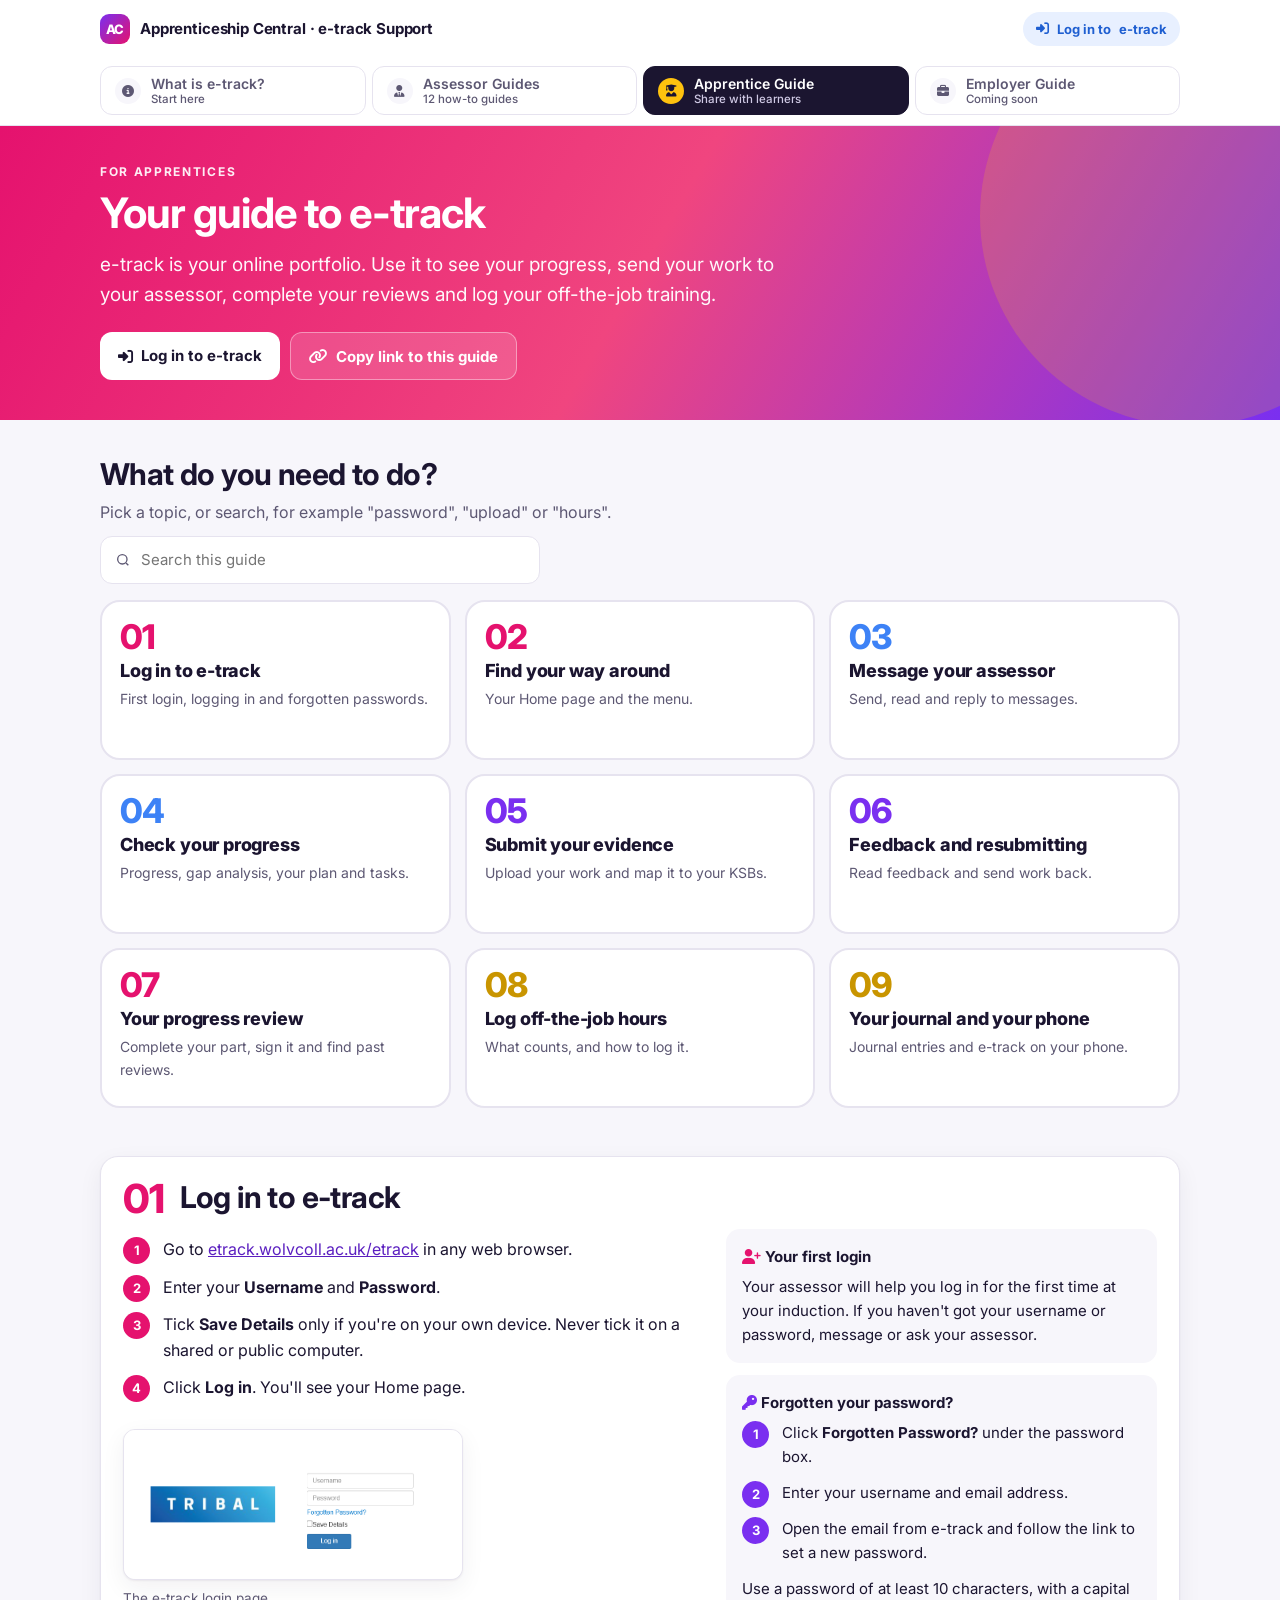
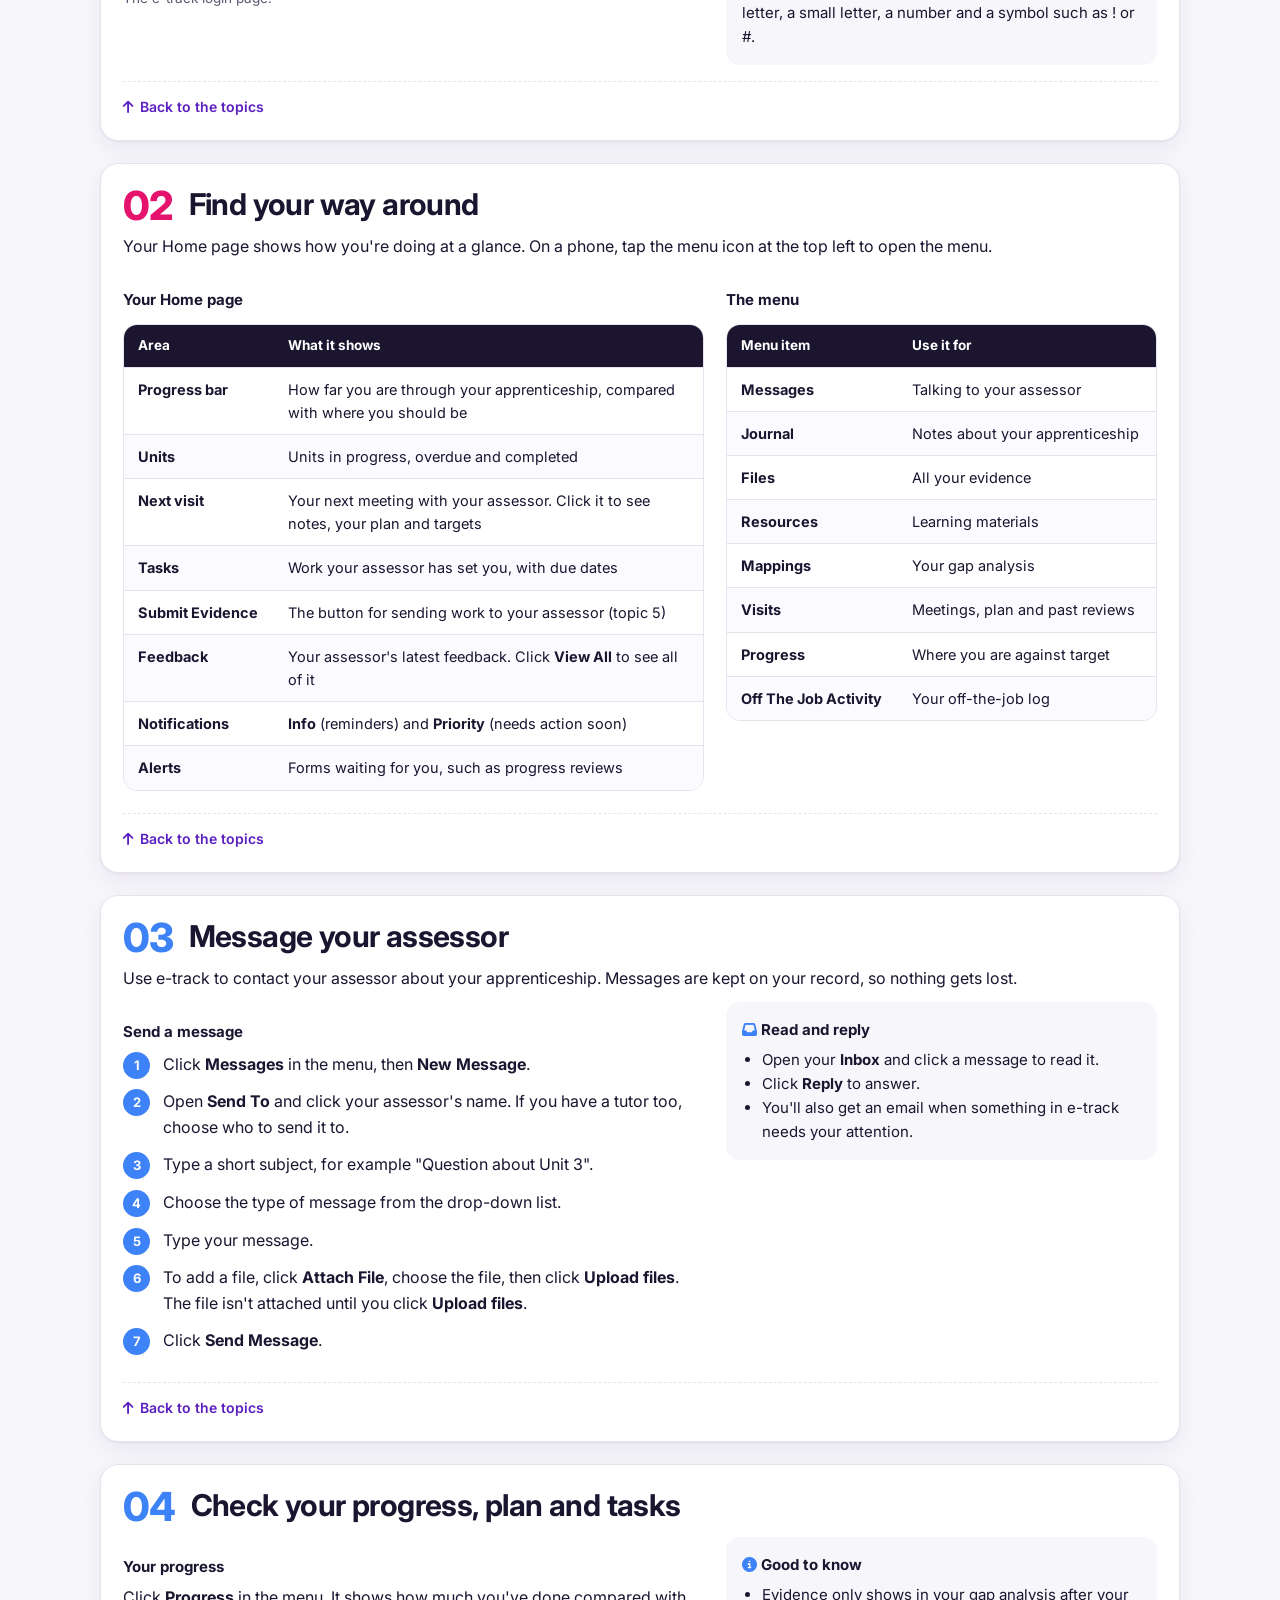
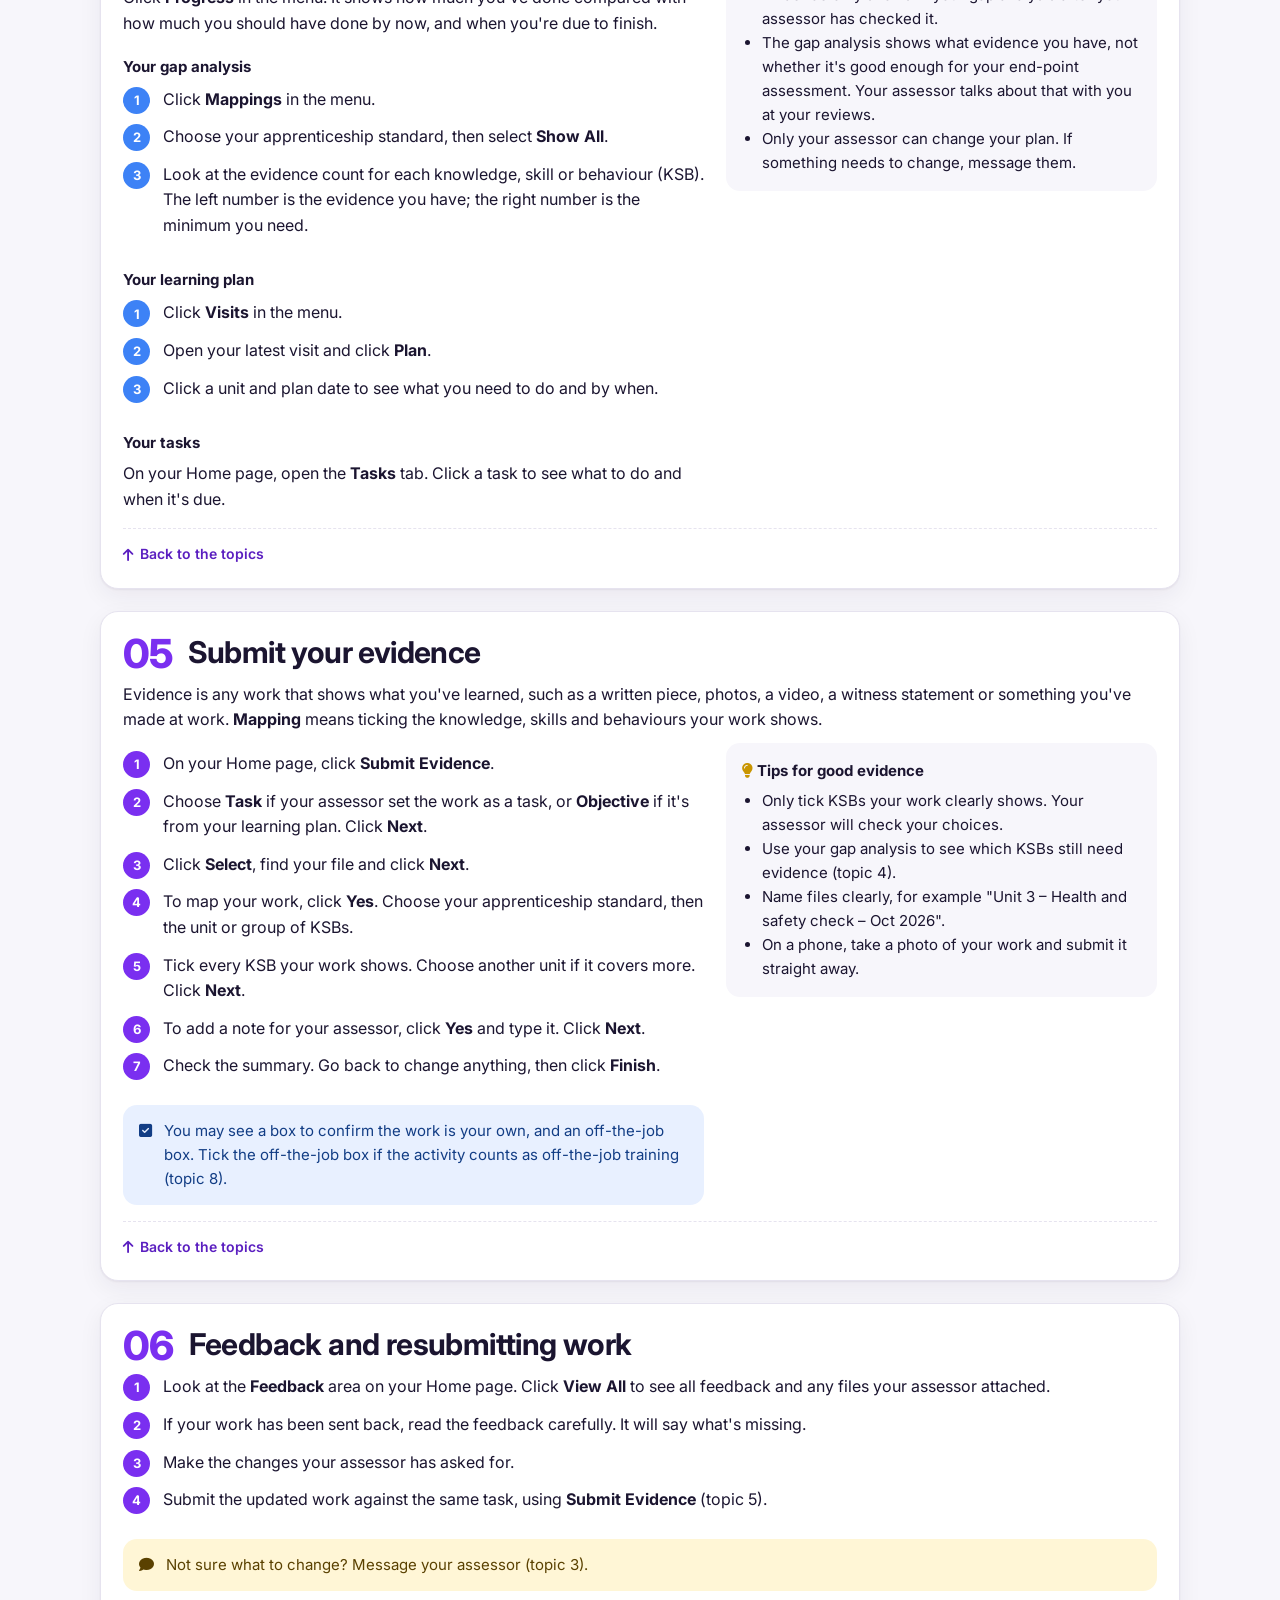
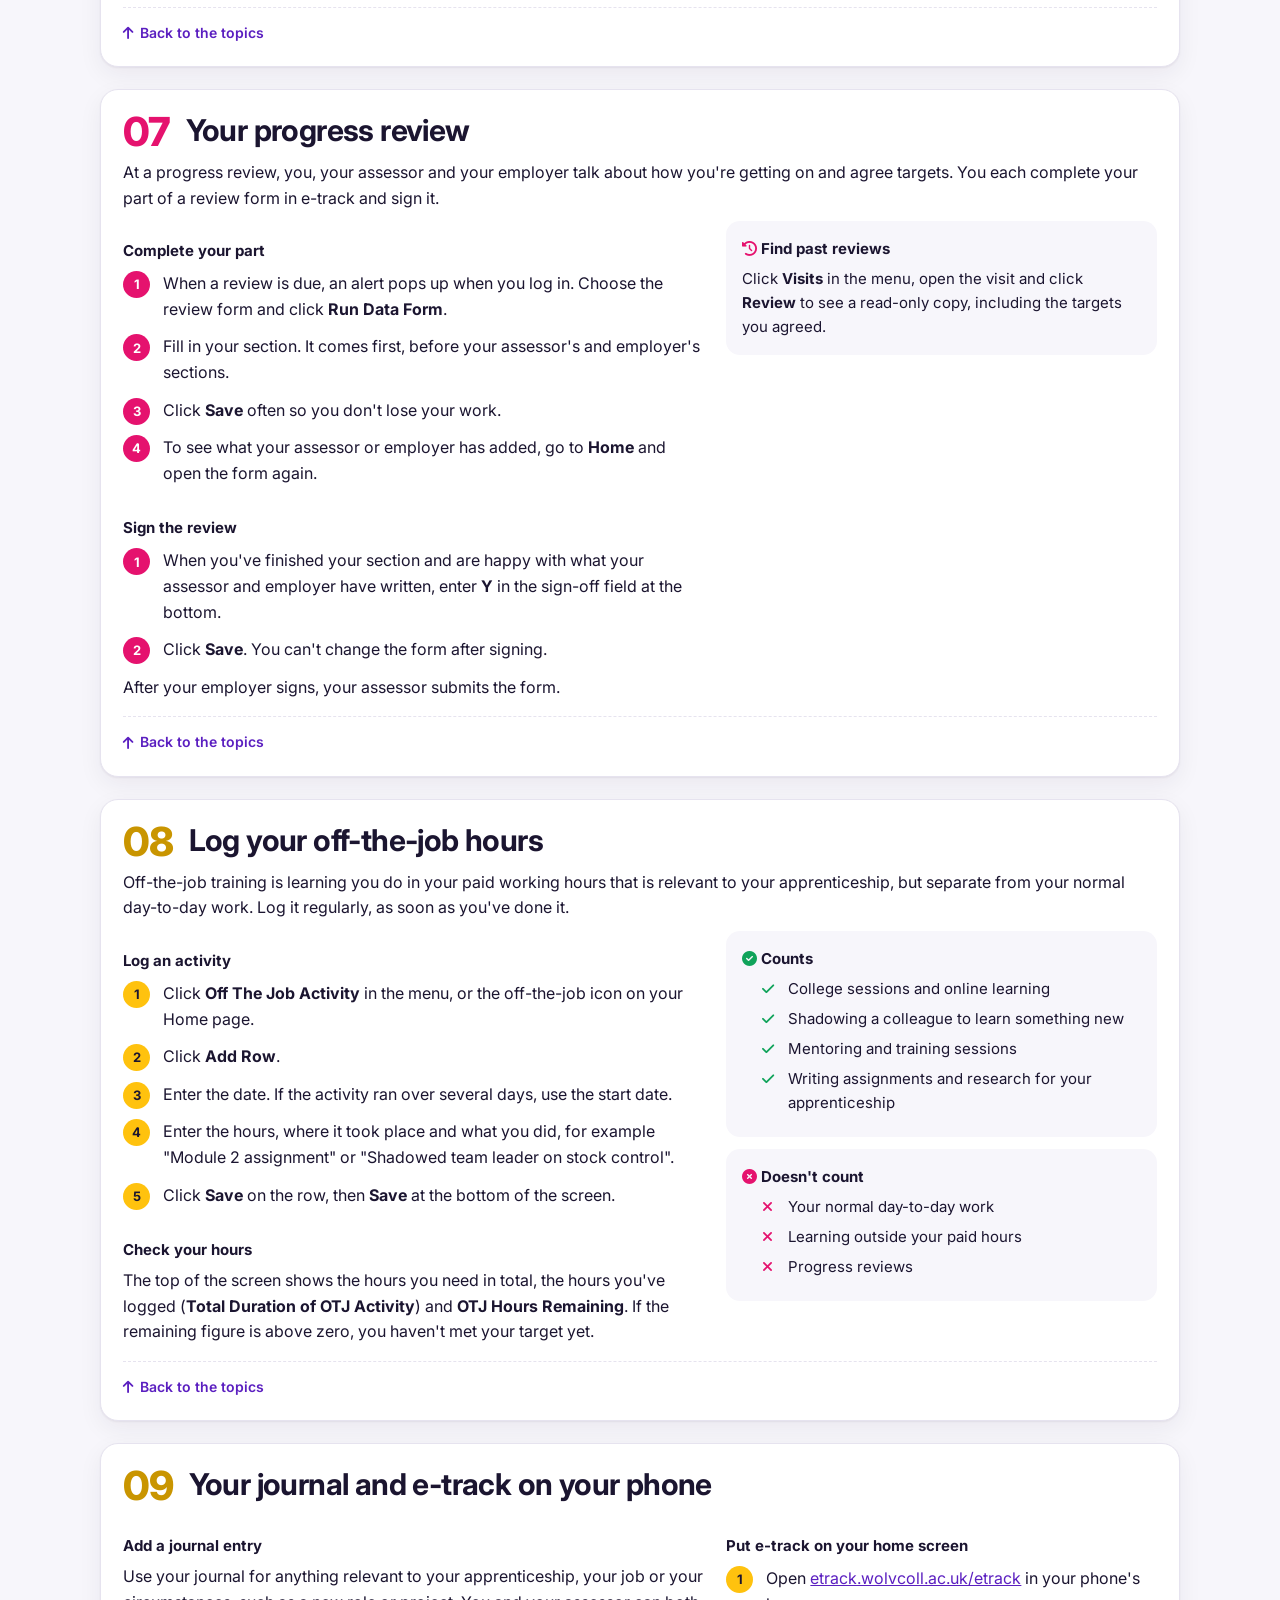
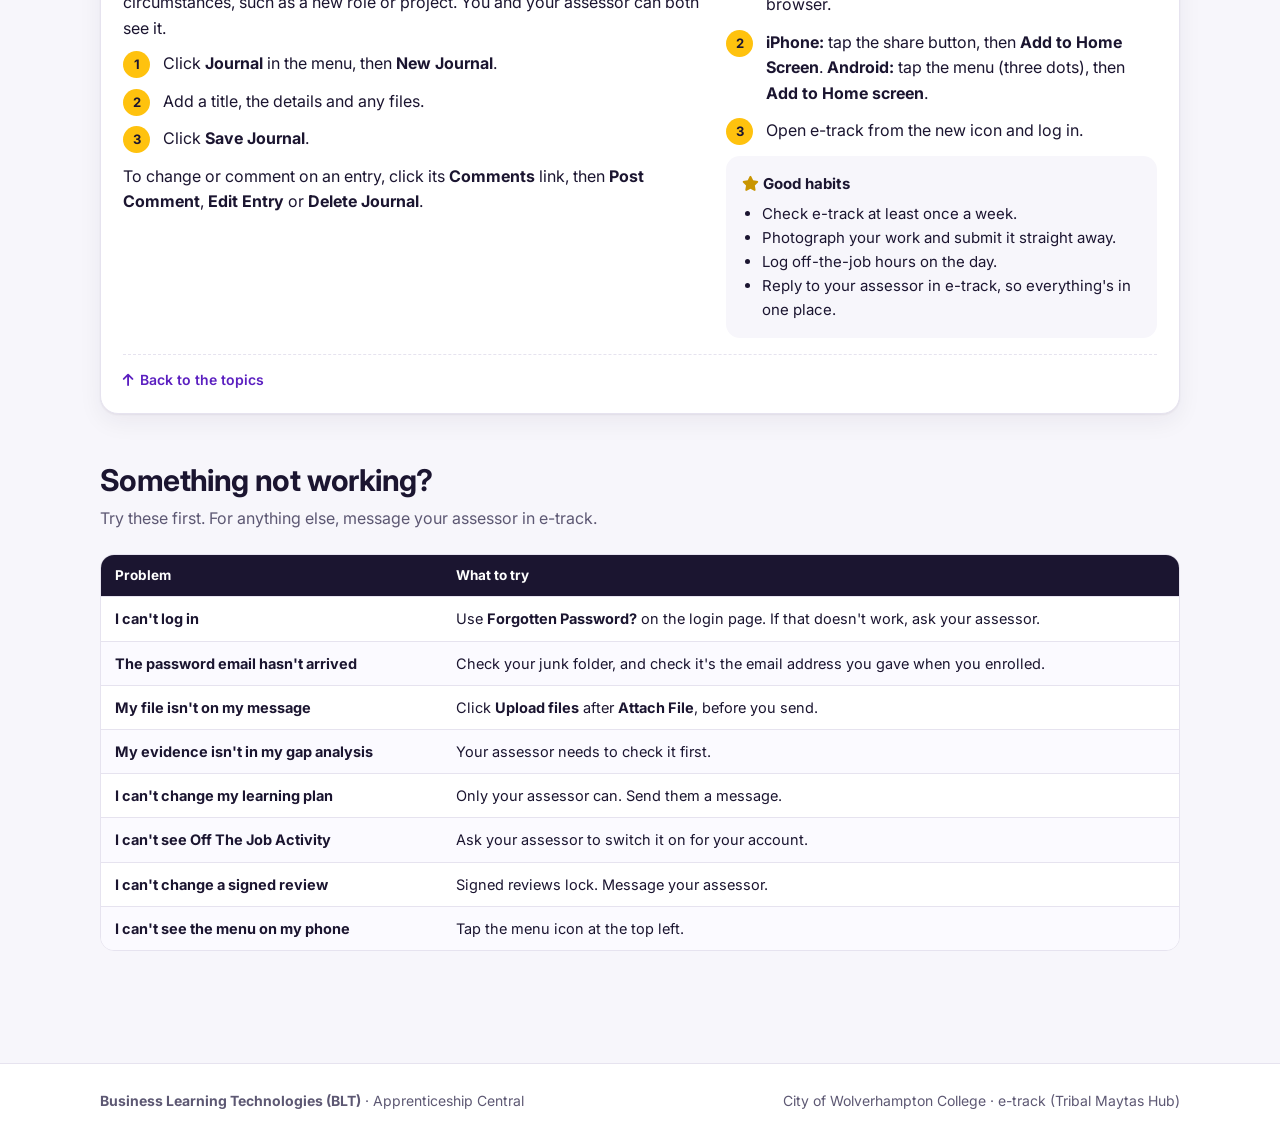
==== apprentice-guide.html @ a900248f "Add Apprenticeship Central e-track support hub Four-tab static site for GitHub Pages, styled with th" ====
<!DOCTYPE html>
<html lang="en-GB">
<head>
<meta charset="UTF-8">
<meta name="viewport" content="width=device-width, initial-scale=1.0">
<title>Apprentice Guide | Apprenticeship Central</title>
<meta name="description" content="How to use e-track as an apprentice at City of Wolverhampton College.">
<meta property="og:title" content="Apprentice Guide | Apprenticeship Central">
<meta property="og:description" content="Log in, submit evidence, complete reviews, message your assessor and log off-the-job hours in e-track.">
<link rel="icon" href="data:image/svg+xml,%3Csvg xmlns='http://www.w3.org/2000/svg' viewBox='0 0 32 32'%3E%3Crect width='32' height='32' rx='8' fill='%237a2ff0'/%3E%3Ctext x='16' y='22' font-family='Arial' font-weight='700' font-size='14' fill='white' text-anchor='middle'%3EAC%3C/text%3E%3C/svg%3E">
<link rel="preconnect" href="https://fonts.googleapis.com">
<link rel="preconnect" href="https://fonts.gstatic.com" crossorigin>
<link href="https://fonts.googleapis.com/css2?family=Inter:wght@400;500;600;700;800&display=swap" rel="stylesheet">
<link href="https://cdnjs.cloudflare.com/ajax/libs/font-awesome/6.5.2/css/all.min.css" rel="stylesheet">
<link href="assets/style.css?v=1" rel="stylesheet">
</head>
<body>
<a class="skip" href="#main">Skip to content</a>
<header class="site-header">
  <div class="wrap">
    <div class="header-row">
      <a class="brand" href="index.html"><span class="brand-mark" aria-hidden="true">AC</span><span>Apprenticeship Central<span class="brand-text-long"> · e-track Support</span></span></a>
      <a class="login-pill" href="https://etrack.wolvcoll.ac.uk/etrack/" target="_blank" rel="noopener"><i class="fa-solid fa-right-to-bracket" aria-hidden="true"></i> <span class="lp-long">Log in to</span> e-track</a>
    </div>
    <nav class="steps" aria-label="Support hub sections">
      <a class="step-link" href="index.html"><span class="num"><i class="fa-solid fa-circle-info" aria-hidden="true"></i></span><span class="t">What is e-track?<small>Start here</small></span></a>
      <a class="step-link" href="assessor-guides.html"><span class="num"><i class="fa-solid fa-user-tie" aria-hidden="true"></i></span><span class="t">Assessor Guides<small>12 how-to guides</small></span></a>
      <a class="step-link" href="apprentice-guide.html" aria-current="page"><span class="num"><i class="fa-solid fa-user-graduate" aria-hidden="true"></i></span><span class="t">Apprentice Guide<small>Share with learners</small></span></a>
      <a class="step-link" href="employer-guide.html"><span class="num"><i class="fa-solid fa-briefcase" aria-hidden="true"></i></span><span class="t">Employer Guide<small>Coming soon</small></span></a>
    </nav>
  </div>
</header>

<section class="hero compact pink">
  <div class="wrap">
    <p class="eyebrow">For apprentices</p>
    <h1>Your guide to e-track</h1>
    <p class="lede">e-track is your online portfolio. Use it to see your progress, send your work to your assessor, complete your reviews and log your off-the-job training.</p>
    <div class="hero-actions">
      <a class="btn light" href="https://etrack.wolvcoll.ac.uk/etrack/" target="_blank" rel="noopener"><i class="fa-solid fa-right-to-bracket" aria-hidden="true"></i> Log in to e-track</a>
      <button class="btn ghost-light" data-copy="" data-copy-label="the link to this guide" id="share-page"><i class="fa-solid fa-link" aria-hidden="true"></i> Copy link to this guide</button>
    </div>
  </div>
</section>

<main id="main">
  <div class="wrap">

    <h2 id="board-title">What do you need to do?</h2>
    <label for="guide-search" class="sub" style="display:block;margin-bottom:10px">Pick a topic, or search, for example "password", "upload" or "hours".</label>
    <input id="guide-search" class="search" type="search" placeholder="Search this guide" autocomplete="off">
    <p class="no-results">Nothing matches that search. Try a shorter word, or message your assessor.</p>

    <div class="board" id="board" style="margin-bottom:48px">
      <a class="tile pink" href="#a01"><span class="tnum">01</span><span class="tname">Log in to e-track</span><span class="tdesc">First login, logging in and forgotten passwords.</span></a>
      <a class="tile pink" href="#a02"><span class="tnum">02</span><span class="tname">Find your way around</span><span class="tdesc">Your Home page and the menu.</span></a>
      <a class="tile blue" href="#a03"><span class="tnum">03</span><span class="tname">Message your assessor</span><span class="tdesc">Send, read and reply to messages.</span></a>
      <a class="tile blue" href="#a04"><span class="tnum">04</span><span class="tname">Check your progress</span><span class="tdesc">Progress, gap analysis, your plan and tasks.</span></a>
      <a class="tile" href="#a05"><span class="tnum">05</span><span class="tname">Submit your evidence</span><span class="tdesc">Upload your work and map it to your KSBs.</span></a>
      <a class="tile" href="#a06"><span class="tnum">06</span><span class="tname">Feedback and resubmitting</span><span class="tdesc">Read feedback and send work back.</span></a>
      <a class="tile pink" href="#a07"><span class="tnum">07</span><span class="tname">Your progress review</span><span class="tdesc">Complete your part, sign it and find past reviews.</span></a>
      <a class="tile yellow" href="#a08"><span class="tnum">08</span><span class="tname">Log off-the-job hours</span><span class="tdesc">What counts, and how to log it.</span></a>
      <a class="tile yellow" href="#a09"><span class="tnum">09</span><span class="tname">Your journal and your phone</span><span class="tdesc">Journal entries and e-track on your phone.</span></a>
    </div>

    <!-- 01 -->
    <section class="card task pink" id="a01">
      <div class="task-head"><span class="big">01</span><div><h2>Log in to e-track</h2></div></div>
      <div class="task-cols">
        <div>
          <ol class="steplist pink">
            <li>Go to <a href="https://etrack.wolvcoll.ac.uk/etrack/" target="_blank" rel="noopener">etrack.wolvcoll.ac.uk/etrack</a> in any web browser.</li>
            <li>Enter your <span class="ui">Username</span> and <span class="ui">Password</span>.</li>
            <li>Tick <span class="ui">Save Details</span> only if you're on your own device. Never tick it on a shared or public computer.</li>
            <li>Click <span class="ui">Log in</span>. You'll see your Home page.</li>
          </ol>
          <figure class="shot narrow"><a class="zoom" href="assets/img/login.png"><img src="assets/img/login.png" alt="The e-track login page with Username, Password, Forgotten Password, Save Details and Log in" loading="lazy"></a><figcaption>The e-track login page.</figcaption></figure>
        </div>
        <div>
          <div class="side-box"><h4><i class="fa-solid fa-user-plus" style="color:var(--pink)" aria-hidden="true"></i> Your first login</h4><p>Your assessor will help you log in for the first time at your induction. If you haven't got your username or password, message or ask your assessor.</p></div>
          <div class="side-box"><h4><i class="fa-solid fa-key" style="color:var(--purple)" aria-hidden="true"></i> Forgotten your password?</h4><ol class="steplist purple" style="margin-top:4px"><li>Click <span class="ui">Forgotten Password?</span> under the password box.</li><li>Enter your username and email address.</li><li>Open the email from e-track and follow the link to set a new password.</li></ol><p>Use a password of at least 10 characters, with a capital letter, a small letter, a number and a symbol such as ! or #.</p></div>
        </div>
      </div>
      <div class="guide-foot"><a class="back-top" href="#board"><i class="fa-solid fa-arrow-up" aria-hidden="true"></i> Back to the topics</a></div>
    </section>

    <!-- 02 -->
    <section class="card task pink" id="a02">
      <div class="task-head"><span class="big">02</span><div><h2>Find your way around</h2></div></div>
      <p>Your Home page shows how you're doing at a glance. On a phone, tap the menu icon at the top left to open the menu.</p>
      <div class="task-cols">
        <div>
          <h4>Your Home page</h4>
          <div class="table-wrap"><table class="data wrap1">
            <thead><tr><th>Area</th><th>What it shows</th></tr></thead>
            <tbody>
              <tr><td>Progress bar</td><td>How far you are through your apprenticeship, compared with where you should be</td></tr>
              <tr><td>Units</td><td>Units in progress, overdue and completed</td></tr>
              <tr><td>Next visit</td><td>Your next meeting with your assessor. Click it to see notes, your plan and targets</td></tr>
              <tr><td>Tasks</td><td>Work your assessor has set you, with due dates</td></tr>
              <tr><td>Submit Evidence</td><td>The button for sending work to your assessor (topic 5)</td></tr>
              <tr><td>Feedback</td><td>Your assessor's latest feedback. Click <span class="ui">View All</span> to see all of it</td></tr>
              <tr><td>Notifications</td><td><span class="ui">Info</span> (reminders) and <span class="ui">Priority</span> (needs action soon)</td></tr>
              <tr><td>Alerts</td><td>Forms waiting for you, such as progress reviews</td></tr>
            </tbody>
          </table></div>
        </div>
        <div>
          <h4>The menu</h4>
          <div class="table-wrap"><table class="data">
            <thead><tr><th>Menu item</th><th>Use it for</th></tr></thead>
            <tbody>
              <tr><td>Messages</td><td>Talking to your assessor</td></tr>
              <tr><td>Journal</td><td>Notes about your apprenticeship</td></tr>
              <tr><td>Files</td><td>All your evidence</td></tr>
              <tr><td>Resources</td><td>Learning materials</td></tr>
              <tr><td>Mappings</td><td>Your gap analysis</td></tr>
              <tr><td>Visits</td><td>Meetings, plan and past reviews</td></tr>
              <tr><td>Progress</td><td>Where you are against target</td></tr>
              <tr><td>Off The Job Activity</td><td>Your off-the-job log</td></tr>
            </tbody>
          </table></div>
        </div>
      </div>
      <div class="guide-foot"><a class="back-top" href="#board"><i class="fa-solid fa-arrow-up" aria-hidden="true"></i> Back to the topics</a></div>
    </section>

    <!-- 03 -->
    <section class="card task blue" id="a03">
      <div class="task-head"><span class="big">03</span><div><h2>Message your assessor</h2></div></div>
      <p>Use e-track to contact your assessor about your apprenticeship. Messages are kept on your record, so nothing gets lost.</p>
      <div class="task-cols">
        <div>
          <h4>Send a message</h4>
          <ol class="steplist blue">
            <li>Click <span class="ui">Messages</span> in the menu, then <span class="ui">New Message</span>.</li>
            <li>Open <span class="ui">Send To</span> and click your assessor's name. If you have a tutor too, choose who to send it to.</li>
            <li>Type a short subject, for example "Question about Unit 3".</li>
            <li>Choose the type of message from the drop-down list.</li>
            <li>Type your message.</li>
            <li>To add a file, click <span class="ui">Attach File</span>, choose the file, then click <span class="ui">Upload files</span>. The file isn't attached until you click <span class="ui">Upload files</span>.</li>
            <li>Click <span class="ui">Send Message</span>.</li>
          </ol>
        </div>
        <div>
          <div class="side-box"><h4><i class="fa-solid fa-inbox" style="color:var(--blue)" aria-hidden="true"></i> Read and reply</h4><ul><li>Open your <span class="ui">Inbox</span> and click a message to read it.</li><li>Click <span class="ui">Reply</span> to answer.</li><li>You'll also get an email when something in e-track needs your attention.</li></ul></div>
        </div>
      </div>
      <div class="guide-foot"><a class="back-top" href="#board"><i class="fa-solid fa-arrow-up" aria-hidden="true"></i> Back to the topics</a></div>
    </section>

    <!-- 04 -->
    <section class="card task blue" id="a04">
      <div class="task-head"><span class="big">04</span><div><h2>Check your progress, plan and tasks</h2></div></div>
      <div class="task-cols">
        <div>
          <h4>Your progress</h4>
          <p>Click <span class="ui">Progress</span> in the menu. It shows how much you've done compared with how much you should have done by now, and when you're due to finish.</p>
          <h4>Your gap analysis</h4>
          <ol class="steplist blue">
            <li>Click <span class="ui">Mappings</span> in the menu.</li>
            <li>Choose your apprenticeship standard, then select <span class="ui">Show All</span>.</li>
            <li>Look at the evidence count for each knowledge, skill or behaviour (KSB). The left number is the evidence you have; the right number is the minimum you need.</li>
          </ol>
          <h4>Your learning plan</h4>
          <ol class="steplist blue">
            <li>Click <span class="ui">Visits</span> in the menu.</li>
            <li>Open your latest visit and click <span class="ui">Plan</span>.</li>
            <li>Click a unit and plan date to see what you need to do and by when.</li>
          </ol>
          <h4>Your tasks</h4>
          <p>On your Home page, open the <span class="ui">Tasks</span> tab. Click a task to see what to do and when it's due.</p>
        </div>
        <div>
          <div class="side-box"><h4><i class="fa-solid fa-circle-info" style="color:var(--blue)" aria-hidden="true"></i> Good to know</h4><ul><li>Evidence only shows in your gap analysis after your assessor has checked it.</li><li>The gap analysis shows what evidence you have, not whether it's good enough for your end-point assessment. Your assessor talks about that with you at your reviews.</li><li>Only your assessor can change your plan. If something needs to change, message them.</li></ul></div>
        </div>
      </div>
      <div class="guide-foot"><a class="back-top" href="#board"><i class="fa-solid fa-arrow-up" aria-hidden="true"></i> Back to the topics</a></div>
    </section>

    <!-- 05 -->
    <section class="card task" id="a05">
      <div class="task-head"><span class="big">05</span><div><h2>Submit your evidence</h2></div></div>
      <p>Evidence is any work that shows what you've learned, such as a written piece, photos, a video, a witness statement or something you've made at work. <strong>Mapping</strong> means ticking the knowledge, skills and behaviours your work shows.</p>
      <div class="task-cols">
        <div>
          <ol class="steplist purple">
            <li>On your Home page, click <span class="ui">Submit Evidence</span>.</li>
            <li>Choose <span class="ui">Task</span> if your assessor set the work as a task, or <span class="ui">Objective</span> if it's from your learning plan. Click <span class="ui">Next</span>.</li>
            <li>Click <span class="ui">Select</span>, find your file and click <span class="ui">Next</span>.</li>
            <li>To map your work, click <span class="ui">Yes</span>. Choose your apprenticeship standard, then the unit or group of KSBs.</li>
            <li>Tick every KSB your work shows. Choose another unit if it covers more. Click <span class="ui">Next</span>.</li>
            <li>To add a note for your assessor, click <span class="ui">Yes</span> and type it. Click <span class="ui">Next</span>.</li>
            <li>Check the summary. Go back to change anything, then click <span class="ui">Finish</span>.</li>
          </ol>
          <div class="callout info"><i class="fa-solid fa-square-check" aria-hidden="true"></i><p>You may see a box to confirm the work is your own, and an off-the-job box. Tick the off-the-job box if the activity counts as off-the-job training (topic 8).</p></div>
        </div>
        <div>
          <div class="side-box"><h4><i class="fa-solid fa-lightbulb" style="color:#c99500" aria-hidden="true"></i> Tips for good evidence</h4><ul><li>Only tick KSBs your work clearly shows. Your assessor will check your choices.</li><li>Use your gap analysis to see which KSBs still need evidence (topic 4).</li><li>Name files clearly, for example "Unit 3 – Health and safety check – Oct 2026".</li><li>On a phone, take a photo of your work and submit it straight away.</li></ul></div>
        </div>
      </div>
      <div class="guide-foot"><a class="back-top" href="#board"><i class="fa-solid fa-arrow-up" aria-hidden="true"></i> Back to the topics</a></div>
    </section>

    <!-- 06 -->
    <section class="card task" id="a06">
      <div class="task-head"><span class="big">06</span><div><h2>Feedback and resubmitting work</h2></div></div>
      <ol class="steplist purple">
        <li>Look at the <span class="ui">Feedback</span> area on your Home page. Click <span class="ui">View All</span> to see all feedback and any files your assessor attached.</li>
        <li>If your work has been sent back, read the feedback carefully. It will say what's missing.</li>
        <li>Make the changes your assessor has asked for.</li>
        <li>Submit the updated work against the same task, using <span class="ui">Submit Evidence</span> (topic 5).</li>
      </ol>
      <div class="callout tip"><i class="fa-solid fa-comment" aria-hidden="true"></i><p>Not sure what to change? Message your assessor (topic 3).</p></div>
      <div class="guide-foot"><a class="back-top" href="#board"><i class="fa-solid fa-arrow-up" aria-hidden="true"></i> Back to the topics</a></div>
    </section>

    <!-- 07 -->
    <section class="card task pink" id="a07">
      <div class="task-head"><span class="big">07</span><div><h2>Your progress review</h2></div></div>
      <p>At a progress review, you, your assessor and your employer talk about how you're getting on and agree targets. You each complete your part of a review form in e-track and sign it.</p>
      <div class="task-cols">
        <div>
          <h4>Complete your part</h4>
          <ol class="steplist pink">
            <li>When a review is due, an alert pops up when you log in. Choose the review form and click <span class="ui">Run Data Form</span>.</li>
            <li>Fill in your section. It comes first, before your assessor's and employer's sections.</li>
            <li>Click <span class="ui">Save</span> often so you don't lose your work.</li>
            <li>To see what your assessor or employer has added, go to <span class="ui">Home</span> and open the form again.</li>
          </ol>
          <h4>Sign the review</h4>
          <ol class="steplist pink">
            <li>When you've finished your section and are happy with what your assessor and employer have written, enter <span class="ui">Y</span> in the sign-off field at the bottom.</li>
            <li>Click <span class="ui">Save</span>. You can't change the form after signing.</li>
          </ol>
          <p>After your employer signs, your assessor submits the form.</p>
        </div>
        <div>
          <div class="side-box"><h4><i class="fa-solid fa-clock-rotate-left" style="color:var(--pink)" aria-hidden="true"></i> Find past reviews</h4><p>Click <span class="ui">Visits</span> in the menu, open the visit and click <span class="ui">Review</span> to see a read-only copy, including the targets you agreed.</p></div>
        </div>
      </div>
      <div class="guide-foot"><a class="back-top" href="#board"><i class="fa-solid fa-arrow-up" aria-hidden="true"></i> Back to the topics</a></div>
    </section>

    <!-- 08 -->
    <section class="card task yellow" id="a08">
      <div class="task-head"><span class="big">08</span><div><h2>Log your off-the-job hours</h2></div></div>
      <p>Off-the-job training is learning you do in your paid working hours that is relevant to your apprenticeship, but separate from your normal day-to-day work. Log it regularly, as soon as you've done it.</p>
      <div class="task-cols">
        <div>
          <h4>Log an activity</h4>
          <ol class="steplist yellow">
            <li>Click <span class="ui">Off The Job Activity</span> in the menu, or the off-the-job icon on your Home page.</li>
            <li>Click <span class="ui">Add Row</span>.</li>
            <li>Enter the date. If the activity ran over several days, use the start date.</li>
            <li>Enter the hours, where it took place and what you did, for example "Module 2 assignment" or "Shadowed team leader on stock control".</li>
            <li>Click <span class="ui">Save</span> on the row, then <span class="ui">Save</span> at the bottom of the screen.</li>
          </ol>
          <h4>Check your hours</h4>
          <p>The top of the screen shows the hours you need in total, the hours you've logged (<span class="ui">Total Duration of OTJ Activity</span>) and <span class="ui">OTJ Hours Remaining</span>. If the remaining figure is above zero, you haven't met your target yet.</p>
        </div>
        <div>
          <div class="side-box"><h4><i class="fa-solid fa-circle-check" style="color:var(--green)" aria-hidden="true"></i> Counts</h4><ul class="ticks"><li>College sessions and online learning</li><li>Shadowing a colleague to learn something new</li><li>Mentoring and training sessions</li><li>Writing assignments and research for your apprenticeship</li></ul></div>
          <div class="side-box"><h4><i class="fa-solid fa-circle-xmark" style="color:var(--pink)" aria-hidden="true"></i> Doesn't count</h4><ul class="ticks cross"><li>Your normal day-to-day work</li><li>Learning outside your paid hours</li><li>Progress reviews</li></ul></div>
        </div>
      </div>
      <div class="guide-foot"><a class="back-top" href="#board"><i class="fa-solid fa-arrow-up" aria-hidden="true"></i> Back to the topics</a></div>
    </section>

    <!-- 09 -->
    <section class="card task yellow" id="a09">
      <div class="task-head"><span class="big">09</span><div><h2>Your journal and e-track on your phone</h2></div></div>
      <div class="task-cols">
        <div>
          <h4>Add a journal entry</h4>
          <p>Use your journal for anything relevant to your apprenticeship, your job or your circumstances, such as a new role or project. You and your assessor can both see it.</p>
          <ol class="steplist yellow">
            <li>Click <span class="ui">Journal</span> in the menu, then <span class="ui">New Journal</span>.</li>
            <li>Add a title, the details and any files.</li>
            <li>Click <span class="ui">Save Journal</span>.</li>
          </ol>
          <p>To change or comment on an entry, click its <span class="ui">Comments</span> link, then <span class="ui">Post Comment</span>, <span class="ui">Edit Entry</span> or <span class="ui">Delete Journal</span>.</p>
        </div>
        <div>
          <h4>Put e-track on your home screen</h4>
          <ol class="steplist yellow">
            <li>Open <a href="https://etrack.wolvcoll.ac.uk/etrack/" target="_blank" rel="noopener">etrack.wolvcoll.ac.uk/etrack</a> in your phone's browser.</li>
            <li><strong>iPhone:</strong> tap the share button, then <span class="ui">Add to Home Screen</span>. <strong>Android:</strong> tap the menu (three dots), then <span class="ui">Add to Home screen</span>.</li>
            <li>Open e-track from the new icon and log in.</li>
          </ol>
          <div class="side-box"><h4><i class="fa-solid fa-star" style="color:#c99500" aria-hidden="true"></i> Good habits</h4><ul><li>Check e-track at least once a week.</li><li>Photograph your work and submit it straight away.</li><li>Log off-the-job hours on the day.</li><li>Reply to your assessor in e-track, so everything's in one place.</li></ul></div>
        </div>
      </div>
      <div class="guide-foot"><a class="back-top" href="#board"><i class="fa-solid fa-arrow-up" aria-hidden="true"></i> Back to the topics</a></div>
    </section>

    <section class="block" id="help" style="margin-top:48px">
      <h2>Something not working?</h2>
      <p class="sub">Try these first. For anything else, message your assessor in e-track.</p>
      <div class="table-wrap"><table class="data wrap1">
        <thead><tr><th>Problem</th><th>What to try</th></tr></thead>
        <tbody>
          <tr><td>I can't log in</td><td>Use <span class="ui">Forgotten Password?</span> on the login page. If that doesn't work, ask your assessor.</td></tr>
          <tr><td>The password email hasn't arrived</td><td>Check your junk folder, and check it's the email address you gave when you enrolled.</td></tr>
          <tr><td>My file isn't on my message</td><td>Click <span class="ui">Upload files</span> after <span class="ui">Attach File</span>, before you send.</td></tr>
          <tr><td>My evidence isn't in my gap analysis</td><td>Your assessor needs to check it first.</td></tr>
          <tr><td>I can't change my learning plan</td><td>Only your assessor can. Send them a message.</td></tr>
          <tr><td>I can't see Off The Job Activity</td><td>Ask your assessor to switch it on for your account.</td></tr>
          <tr><td>I can't change a signed review</td><td>Signed reviews lock. Message your assessor.</td></tr>
          <tr><td>I can't see the menu on my phone</td><td>Tap the menu icon at the top left.</td></tr>
        </tbody>
      </table></div>
    </section>

  </div>
</main>

<footer>
  <div class="wrap">
    <p><strong>Business Learning Technologies (BLT)</strong> · Apprenticeship Central</p>
    <p>City of Wolverhampton College · e-track (Tribal Maytas Hub)</p>
  </div>
</footer>
<a class="to-top" href="#main" aria-label="Back to top"><i class="fa-solid fa-arrow-up" aria-hidden="true"></i></a>
<script>document.getElementById('share-page').setAttribute('data-copy', window.location.href.split('#')[0]);</script>
<script src="assets/site.js?v=1"></script>
</body>
</html>
---- assets/style.css ----
/* Apprenticeship Central — e-track Support Hub
   Palette taken from the e-track assessor session deck. */
:root {
  --purple: #7a2ff0;
  --purple-dark: #5b1fc0;
  --purple-soft: #f3ecff;
  --pink: #e5126e;
  --pink-dark: #b30c55;
  --pink-soft: #fde7f1;
  --yellow: #ffc20e;
  --yellow-soft: #fff6d6;
  --blue: #3d82f6;
  --blue-dark: #1f5fd1;
  --blue-soft: #e8f0ff;
  --green: #10a35a;
  --green-soft: #e3f6ec;
  --gold: #dbb351;
  --ink: #1b1530;
  --muted: #5d5873;
  --line: #e6e3ef;
  --bg: #f7f6fb;
  --card: #ffffff;
  --radius: 18px;
  --shadow: 0 1px 2px rgba(27, 21, 48, .06), 0 8px 24px rgba(27, 21, 48, .06);
  --max: 1120px;
}

* { box-sizing: border-box; }
html { scroll-behavior: smooth; scroll-padding-top: 140px; }
@media (prefers-reduced-motion: reduce) { html { scroll-behavior: auto; } * { transition: none !important; animation: none !important; } }

body {
  margin: 0;
  font-family: 'Inter', -apple-system, BlinkMacSystemFont, 'Segoe UI', sans-serif;
  background: var(--bg);
  color: var(--ink);
  line-height: 1.6;
  -webkit-font-smoothing: antialiased;
  overflow-x: hidden;
}
img { max-width: 100%; height: auto; display: block; }
a { color: var(--purple-dark); }
a:hover { color: var(--pink); }
:focus-visible { outline: 3px solid var(--yellow); outline-offset: 2px; border-radius: 6px; }

.skip { position: absolute; left: -999px; top: 8px; background: var(--ink); color: #fff; padding: 8px 14px; border-radius: 8px; z-index: 100; }
.skip:focus { left: 8px; }
.wrap { max-width: var(--max); margin: 0 auto; padding: 0 20px; }

/* ---------- Header + tabs ---------- */
.site-header {
  position: sticky; top: 0; z-index: 50;
  background: rgba(255, 255, 255, .94);
  backdrop-filter: blur(16px); -webkit-backdrop-filter: blur(16px);
  border-bottom: 1px solid var(--line);
}
.header-row { display: flex; align-items: center; justify-content: space-between; gap: 12px; height: 58px; }
.brand { display: flex; align-items: center; gap: 10px; text-decoration: none; color: var(--ink); font-weight: 700; font-size: 15px; letter-spacing: -.01em; }
.brand-mark { width: 30px; height: 30px; border-radius: 9px; background: linear-gradient(135deg, var(--purple), var(--pink)); color: #fff; display: grid; place-items: center; font-size: 13px; font-weight: 800; flex: none; }
.login-pill { display: inline-flex; align-items: center; gap: 8px; font-size: 13px; background: var(--blue-soft); color: var(--blue-dark); border-radius: 999px; padding: 7px 13px; font-weight: 700; text-decoration: none; white-space: nowrap; }
.login-pill:hover { background: #d9e6ff; color: var(--blue-dark); }

.steps { display: flex; gap: 6px; padding: 8px 0 10px; overflow-x: auto; scrollbar-width: none; }
.steps::-webkit-scrollbar { display: none; }
.step-link {
  flex: 1 1 0; min-width: max-content;
  display: flex; align-items: center; gap: 10px;
  padding: 8px 14px; border-radius: 12px;
  text-decoration: none; color: var(--muted); font-size: 14px; font-weight: 600;
  border: 1px solid var(--line); background: #fff;
}
.step-link .num { width: 26px; height: 26px; border-radius: 50%; display: grid; place-items: center; font-size: 12px; background: var(--bg); color: var(--muted); flex: none; }
.step-link small { display: block; font-weight: 500; font-size: 11.5px; color: var(--muted); line-height: 1.2; }
.step-link span.t { line-height: 1.25; }
.step-link:hover { border-color: var(--purple); color: var(--ink); }
.step-link[aria-current="page"] { background: var(--ink); border-color: var(--ink); color: #fff; }
.step-link[aria-current="page"] small { color: #cfc9e4; }
.step-link[aria-current="page"] .num { background: var(--yellow); color: var(--ink); }
@media (max-width: 680px) {
  .step-link small { display: none; }
  .step-link { padding: 7px 10px; font-size: 13px; gap: 7px; }
  .brand-text-long { display: none; }
  .login-pill .lp-long { display: none; }
}

/* ---------- Hero ---------- */
.hero { background: linear-gradient(120deg, var(--purple-dark) 0%, var(--purple) 45%, var(--pink) 100%); color: #fff; padding: 56px 0 72px; position: relative; overflow: hidden; }
.hero::after { content: ""; position: absolute; right: -120px; top: -120px; width: 420px; height: 420px; border-radius: 50%; background: rgba(255, 194, 14, .18); }
.hero .wrap { position: relative; z-index: 1; }
.eyebrow { text-transform: uppercase; letter-spacing: .14em; font-size: 12px; font-weight: 700; opacity: .92; margin: 0 0 10px; }
.hero h1 { font-size: clamp(32px, 5.4vw, 54px); line-height: 1.05; margin: 0 0 14px; letter-spacing: -.025em; }
.hero p.lede { font-size: clamp(16px, 2vw, 19px); max-width: 680px; margin: 0; opacity: .96; }
.hero.compact { padding: 36px 0 40px; }
.hero.compact h1 { font-size: clamp(28px, 4.4vw, 42px); }
.hero.blue { background: linear-gradient(120deg, #1f5fd1, var(--blue) 55%, var(--purple)); }
.hero.pink { background: linear-gradient(120deg, var(--pink), #f0457f 50%, var(--purple)); }
.hero.dark { background: linear-gradient(120deg, #1b1530, #3a2378 60%, var(--purple)); }
.hero-actions { display: flex; flex-wrap: wrap; gap: 10px; margin-top: 22px; }

/* ---------- Layout bits ---------- */
main { padding: 36px 0 64px; }
section.block { margin: 0 0 48px; }
h2 { font-size: clamp(23px, 3vw, 30px); letter-spacing: -.02em; line-height: 1.2; margin: 0 0 8px; }
h3 { font-size: 19px; letter-spacing: -.01em; margin: 0 0 6px; line-height: 1.3; }
h4 { font-size: 15px; margin: 18px 0 6px; }
.sub { color: var(--muted); margin: 0 0 22px; max-width: 760px; }
.grid { display: grid; gap: 16px; }
.g2 { grid-template-columns: repeat(auto-fit, minmax(300px, 1fr)); }
.g3 { grid-template-columns: repeat(auto-fit, minmax(260px, 1fr)); }
.g4 { grid-template-columns: repeat(auto-fit, minmax(220px, 1fr)); }
@media (max-width: 380px) { .g2, .g3, .g4 { grid-template-columns: 1fr; } }

.card { background: var(--card); border: 1px solid var(--line); border-radius: var(--radius); padding: 22px; box-shadow: var(--shadow); }
.card p { margin: 0 0 10px; }
.card p:last-child { margin-bottom: 0; }

.tag { display: inline-block; font-size: 11.5px; font-weight: 700; letter-spacing: .04em; text-transform: uppercase; padding: 3px 9px; border-radius: 999px; }
.tag.blue { background: var(--blue-soft); color: var(--blue-dark); }
.tag.purple { background: var(--purple-soft); color: var(--purple-dark); }
.tag.pink { background: var(--pink-soft); color: var(--pink-dark); }
.tag.yellow { background: var(--yellow-soft); color: #7a5600; }
.tag.green { background: var(--green-soft); color: #0b6e3d; }
.tag.neutral { background: var(--bg); color: var(--muted); }
.tags { display: flex; flex-wrap: wrap; gap: 6px; margin: 0 0 10px; }

.btn { display: inline-flex; align-items: center; gap: 8px; text-decoration: none; font-weight: 700; font-size: 15px; padding: 12px 18px; border-radius: 12px; border: 0; cursor: pointer; font-family: inherit; }
.btn.primary { background: var(--ink); color: #fff; }
.btn.primary:hover { background: var(--purple-dark); color: #fff; }
.btn.light { background: #fff; color: var(--ink); }
.btn.light:hover { background: var(--yellow); color: var(--ink); }
.btn.ghost-light { background: rgba(255,255,255,.14); color: #fff; border: 1px solid rgba(255,255,255,.4); }
.btn.ghost-light:hover { background: rgba(255,255,255,.24); color: #fff; }

/* ---------- Steps, ticks, paths ---------- */
.steplist { counter-reset: s; list-style: none; padding: 0; margin: 8px 0 0; }
.steplist li { counter-increment: s; position: relative; padding: 0 0 12px 40px; }
.steplist li::before { content: counter(s); position: absolute; left: 0; top: 0; width: 27px; height: 27px; border-radius: 50%; background: var(--ink); color: #fff; font-size: 13px; font-weight: 700; display: grid; place-items: center; }
.steplist.purple li::before { background: var(--purple); }
.steplist.blue li::before { background: var(--blue); }
.steplist.pink li::before { background: var(--pink); }
.steplist.yellow li::before { background: var(--yellow); color: var(--ink); }
.path { font-weight: 600; background: var(--bg); border: 1px solid var(--line); border-radius: 8px; padding: 1px 7px; font-size: .94em; box-decoration-break: clone; -webkit-box-decoration-break: clone; }
.ui { font-weight: 700; }

.ticks { list-style: none; padding: 0; margin: 6px 0 0; }
.ticks li { position: relative; padding-left: 26px; margin-bottom: 6px; }
.ticks li::before { content: "\f00c"; font-family: "Font Awesome 6 Free"; font-weight: 900; position: absolute; left: 0; top: 1px; color: var(--green); font-size: 14px; }
.ticks.cross li::before { content: "\f00d"; color: var(--pink); }

.callout { border-radius: 14px; padding: 14px 16px; display: flex; gap: 12px; align-items: flex-start; margin-top: 14px; font-size: 15px; }
.callout i { margin-top: 4px; }
.callout.pink { background: var(--pink-soft); color: #6d0a35; }
.callout.tip { background: var(--yellow-soft); color: #5a4100; }
.callout.warn { background: #fff1e8; color: #7a2e00; border: 1px solid #ffd2b5; }
.callout.info { background: var(--blue-soft); color: #123d85; }
.callout p { margin: 0; }

/* ---------- Guide board (tiles) ---------- */
.board { display: grid; grid-template-columns: repeat(3, 1fr); gap: 14px; }
.board.four { grid-template-columns: repeat(4, 1fr); }
@media (max-width: 960px) { .board.four { grid-template-columns: repeat(3, 1fr); } }
@media (max-width: 860px) { .board, .board.four { grid-template-columns: repeat(2, 1fr); } }
@media (max-width: 520px) { .board, .board.four { grid-template-columns: 1fr; } }
.tile {
  position: relative; display: flex; flex-direction: column; gap: 6px;
  text-decoration: none; color: var(--ink);
  background: #fff; border: 2px solid var(--line); border-radius: 20px; padding: 18px 18px 16px;
  min-height: 160px; transition: transform .15s ease, border-color .15s ease, box-shadow .15s ease;
}
.tile:hover { transform: translateY(-3px); border-color: var(--purple); box-shadow: var(--shadow); color: var(--ink); }
.tile[hidden] { display: none; }
.tile .tnum { font-size: 34px; font-weight: 800; line-height: 1; letter-spacing: -.03em; color: var(--purple); }
.tile .tname { font-size: 18px; font-weight: 800; letter-spacing: -.01em; line-height: 1.25; }
.tile .tdesc { font-size: 14px; color: var(--muted); }
.tile .tmeta { margin-top: auto; display: flex; gap: 6px; flex-wrap: wrap; padding-top: 6px; }
.tile.blue .tnum { color: var(--blue); }
.tile.pink .tnum { color: var(--pink); }
.tile.yellow .tnum { color: #c99500; }
.tile .tick { position: absolute; top: 14px; right: 14px; width: 28px; height: 28px; border-radius: 50%; background: var(--green); color: #fff; display: none; place-items: center; font-size: 13px; }
.tile.built .tick { display: grid; }
.tile.built { border-color: #9ad9b7; }

.search { width: 100%; max-width: 440px; padding: 11px 14px 11px 40px; border-radius: 12px; border: 1px solid var(--line); font: inherit; font-size: 15px; background: #fff url("data:image/svg+xml,%3Csvg xmlns='http://www.w3.org/2000/svg' width='16' height='16' fill='none' stroke='%235d5873' stroke-width='2' viewBox='0 0 24 24'%3E%3Ccircle cx='11' cy='11' r='7'/%3E%3Cpath d='m20 20-3.5-3.5'/%3E%3C/svg%3E") no-repeat 14px center; margin-bottom: 16px; }
.no-results { color: var(--muted); display: none; margin: 0 0 16px; }
.legend { display: flex; flex-wrap: wrap; gap: 6px 14px; font-size: 13.5px; color: var(--muted); margin: -6px 0 18px; }
.legend span { display: inline-flex; align-items: center; gap: 6px; }
.legend i { width: 10px; height: 10px; border-radius: 50%; display: inline-block; }

/* ---------- Guide sections ---------- */
.task { scroll-margin-top: 140px; margin-bottom: 22px; }
.task-head { display: flex; gap: 16px; align-items: flex-start; margin-bottom: 8px; }
.task-head .big { font-size: 40px; font-weight: 800; line-height: 1; letter-spacing: -.03em; color: var(--purple); flex: none; }
.task.blue .task-head .big { color: var(--blue); }
.task.pink .task-head .big { color: var(--pink); }
.task.yellow .task-head .big { color: #c99500; }
.task-head h2 { margin: 0; }
.task-cols { display: grid; grid-template-columns: 1.35fr 1fr; gap: 22px; margin-top: 10px; }
.task-cols > * { min-width: 0; }
@media (max-width: 820px) { .task-cols { grid-template-columns: 1fr; } }
.side-box { background: var(--bg); border-radius: 14px; padding: 16px; font-size: 15px; }
.side-box h4 { margin-top: 0; }
.side-box p { margin: 0 0 8px; }
.side-box p:last-child, .side-box ul:last-child { margin-bottom: 0; }
.side-box ul { padding-left: 20px; margin: 0 0 8px; }
.side-box + .side-box { margin-top: 12px; }
.guide-foot { display: flex; flex-wrap: wrap; align-items: center; gap: 6px 18px; margin-top: 16px; padding-top: 14px; border-top: 1px dashed var(--line); }
.back-top { font-size: 14px; font-weight: 600; text-decoration: none; display: inline-flex; gap: 6px; align-items: center; }
.done-toggle { display: inline-flex; align-items: center; gap: 8px; font-size: 14px; font-weight: 600; color: var(--muted); cursor: pointer; user-select: none; }
.done-toggle input { width: 18px; height: 18px; accent-color: var(--green); }
.is-done { border-color: #9ad9b7; }
.is-done .done-toggle { color: var(--green); }

.shot { margin: 16px 0 6px; }
.shot img { border-radius: 12px; border: 1px solid var(--line); box-shadow: var(--shadow); background: #fff; }
.shot figcaption { font-size: 13.5px; color: var(--muted); margin-top: 8px; }
.shot a.zoom { display: block; cursor: zoom-in; }
.shot.narrow img { max-width: 340px; }
.shot-pair { display: grid; grid-template-columns: 1fr 1fr; gap: 14px; align-items: start; }
.shot-pair .shot { margin-top: 0; }
@media (max-width: 520px) { .shot-pair { grid-template-columns: 1fr; } }

/* ---------- Tables ---------- */
.table-wrap { overflow-x: auto; margin: 12px 0 6px; border: 1px solid var(--line); border-radius: 14px; background: #fff; }
table.data { width: 100%; border-collapse: collapse; font-size: 14.5px; }
table.data th { text-align: left; background: var(--ink); color: #fff; font-weight: 700; padding: 10px 14px; font-size: 13.5px; }
table.data td { padding: 10px 14px; border-top: 1px solid var(--line); vertical-align: top; }
table.data td:first-child { font-weight: 700; white-space: nowrap; }
table.data.wrap1 td:first-child { white-space: normal; min-width: 150px; }
table.data tr:nth-child(even) td { background: #fbfaff; }
.rag { display: inline-flex; align-items: center; gap: 8px; }
.rag::before { content: ""; width: 14px; height: 14px; border-radius: 50%; flex: none; }
.rag.r::before { background: #d93a3a; } .rag.a::before { background: #f2a51a; } .rag.g::before { background: var(--green); }

/* ---------- Checklist (interactive) ---------- */
.checklist { list-style: none; padding: 0; margin: 10px 0 0; }
.checklist li { margin: 0 0 8px; }
.checklist label { display: flex; gap: 12px; align-items: flex-start; background: #fff; border: 1px solid var(--line); border-radius: 12px; padding: 11px 14px; cursor: pointer; }
.checklist input { width: 18px; height: 18px; margin-top: 3px; accent-color: var(--green); flex: none; }
.checklist input:checked + span { color: var(--muted); text-decoration: line-through; }
.check-tools { display: flex; align-items: center; gap: 12px; margin-top: 6px; font-size: 14px; color: var(--muted); }
.link-btn { background: none; border: 0; padding: 0; font: inherit; font-weight: 600; color: var(--purple-dark); cursor: pointer; text-decoration: underline; }

/* ---------- Home ---------- */
.path-cards { display: grid; grid-template-columns: repeat(3, 1fr); gap: 16px; margin-top: -44px; position: relative; z-index: 2; margin-bottom: 48px; }
@media (max-width: 860px) { .path-cards { grid-template-columns: 1fr; } }
.path-card { text-decoration: none; color: var(--ink); background: #fff; border-radius: 22px; padding: 24px; box-shadow: 0 10px 30px rgba(27, 21, 48, .12); border: 1px solid var(--line); display: flex; flex-direction: column; gap: 8px; transition: transform .15s ease; }
.path-card:hover { transform: translateY(-4px); color: var(--ink); }
.path-card .when { font-size: 12px; font-weight: 800; text-transform: uppercase; letter-spacing: .1em; }
.path-card h2 { font-size: 23px; margin: 0; }
.path-card p { margin: 0; color: var(--muted); font-size: 15px; }
.path-card .go { margin-top: auto; padding-top: 10px; font-weight: 700; display: flex; align-items: center; gap: 8px; }
.path-card .pnum { width: 46px; height: 46px; border-radius: 14px; display: grid; place-items: center; color: #fff; font-size: 20px; }
.bg-blue { background: var(--blue); } .bg-purple { background: var(--purple); } .bg-pink { background: var(--pink); } .bg-yellow { background: var(--yellow); color: var(--ink) !important; } .bg-ink { background: var(--ink); } .bg-green { background: var(--green); }

.feature { display: flex; gap: 14px; align-items: flex-start; }
.feature .icon { width: 44px; height: 44px; border-radius: 13px; display: grid; place-items: center; color: #fff; font-size: 18px; flex: none; }
.feature h3 { font-size: 17px; margin-bottom: 4px; }
.feature p { margin: 0; color: var(--muted); font-size: 15px; }

.split { display: grid; grid-template-columns: 1.05fr .95fr; gap: 28px; align-items: center; }
@media (max-width: 820px) { .split { grid-template-columns: 1fr; } }
.lead-q { font-size: clamp(20px, 2.6vw, 26px); font-weight: 700; letter-spacing: -.015em; line-height: 1.3; margin: 0 0 12px; }

.login-card { display: flex; flex-wrap: wrap; gap: 14px; align-items: center; }
.login-card .icon { width: 50px; height: 50px; border-radius: 14px; display: grid; place-items: center; color: #fff; font-size: 21px; flex: none; }
.login-card .url { font-family: ui-monospace, 'SF Mono', Menlo, monospace; font-size: clamp(15px, 2.2vw, 19px); font-weight: 700; word-break: break-all; }
.login-card p { margin: 0; }
.login-card .actions { margin-left: auto; display: flex; gap: 8px; flex-wrap: wrap; }
.copy-btn { background: var(--bg); border: 1px solid var(--line); border-radius: 10px; padding: 9px 13px; font: inherit; font-size: 14px; font-weight: 600; cursor: pointer; color: var(--ink); white-space: nowrap; display: inline-flex; gap: 7px; align-items: center; text-decoration: none; }
.copy-btn:hover { border-color: var(--purple); color: var(--ink); }

.glossary { display: grid; grid-template-columns: repeat(auto-fit, minmax(250px, 1fr)); gap: 12px; margin: 0; }
.glossary div { background: #fff; border: 1px solid var(--line); border-radius: 14px; padding: 14px 16px; }
.glossary dt { font-weight: 800; display: flex; gap: 8px; align-items: center; }
.glossary dt .tag { font-size: 11px; }
.glossary dd { margin: 4px 0 0; color: var(--muted); font-size: 14.5px; }

.quick { display: grid; grid-template-columns: repeat(auto-fit, minmax(240px, 1fr)); gap: 10px; }
.quick a { display: flex; gap: 12px; align-items: center; text-decoration: none; color: var(--ink); background: #fff; border: 1px solid var(--line); border-radius: 14px; padding: 12px 14px; font-weight: 600; font-size: 15px; transition: border-color .15s ease, transform .15s ease; }
.quick a:hover { border-color: var(--purple); transform: translateY(-2px); color: var(--ink); }
.quick .qi { width: 34px; height: 34px; border-radius: 10px; display: grid; place-items: center; flex: none; font-size: 14px; }
.qi.blue { background: var(--blue-soft); color: var(--blue-dark); }
.qi.purple { background: var(--purple-soft); color: var(--purple-dark); }
.qi.pink { background: var(--pink-soft); color: var(--pink); }
.qi.yellow { background: var(--yellow-soft); color: #8a6100; }

.coming { text-align: center; padding: 40px 24px; }
.coming .icon { width: 64px; height: 64px; border-radius: 20px; margin: 0 auto 16px; display: grid; place-items: center; color: var(--ink); font-size: 26px; background: var(--yellow); }
.coming p { color: var(--muted); max-width: 560px; margin: 0 auto 10px; }

/* ---------- Footer ---------- */
.next-band { background: var(--ink); color: #fff; border-radius: 22px; padding: 26px; display: flex; flex-wrap: wrap; align-items: center; justify-content: space-between; gap: 16px; }
.next-band h2 { margin: 0 0 4px; font-size: 22px; }
.next-band p { margin: 0; color: #cfc9e4; max-width: 720px; }
footer { border-top: 1px solid var(--line); background: #fff; padding: 26px 0; font-size: 14px; color: var(--muted); }
footer .wrap { display: flex; flex-wrap: wrap; gap: 10px 24px; justify-content: space-between; align-items: center; }
footer p { margin: 0; }

.toast { position: fixed; bottom: 20px; left: 50%; transform: translateX(-50%) translateY(20px); background: var(--ink); color: #fff; padding: 10px 16px; border-radius: 10px; font-size: 14px; opacity: 0; pointer-events: none; transition: all .2s ease; z-index: 99; }
.toast.show { opacity: 1; transform: translateX(-50%) translateY(0); }

.to-top { position: fixed; right: 18px; bottom: 18px; width: 44px; height: 44px; border-radius: 50%; background: var(--ink); color: #fff; display: grid; place-items: center; text-decoration: none; box-shadow: var(--shadow); opacity: 0; pointer-events: none; transition: opacity .2s ease; z-index: 40; }
.to-top.show { opacity: 1; pointer-events: auto; }
.to-top:hover { background: var(--purple-dark); color: #fff; }

/* Lightbox for screenshots */
.lightbox { position: fixed; inset: 0; background: rgba(27, 21, 48, .86); display: none; align-items: center; justify-content: center; padding: 24px; z-index: 120; cursor: zoom-out; }
.lightbox.open { display: flex; }
.lightbox img { max-width: 100%; max-height: 100%; border-radius: 10px; background: #fff; }

@media print {
  .site-header, .hero-actions, .search, .legend, .board, .guide-foot, footer, .to-top, .next-band { display: none !important; }
  .hero { background: none !important; color: var(--ink); padding: 0 0 10px; }
  .card { box-shadow: none; break-inside: avoid; }
}
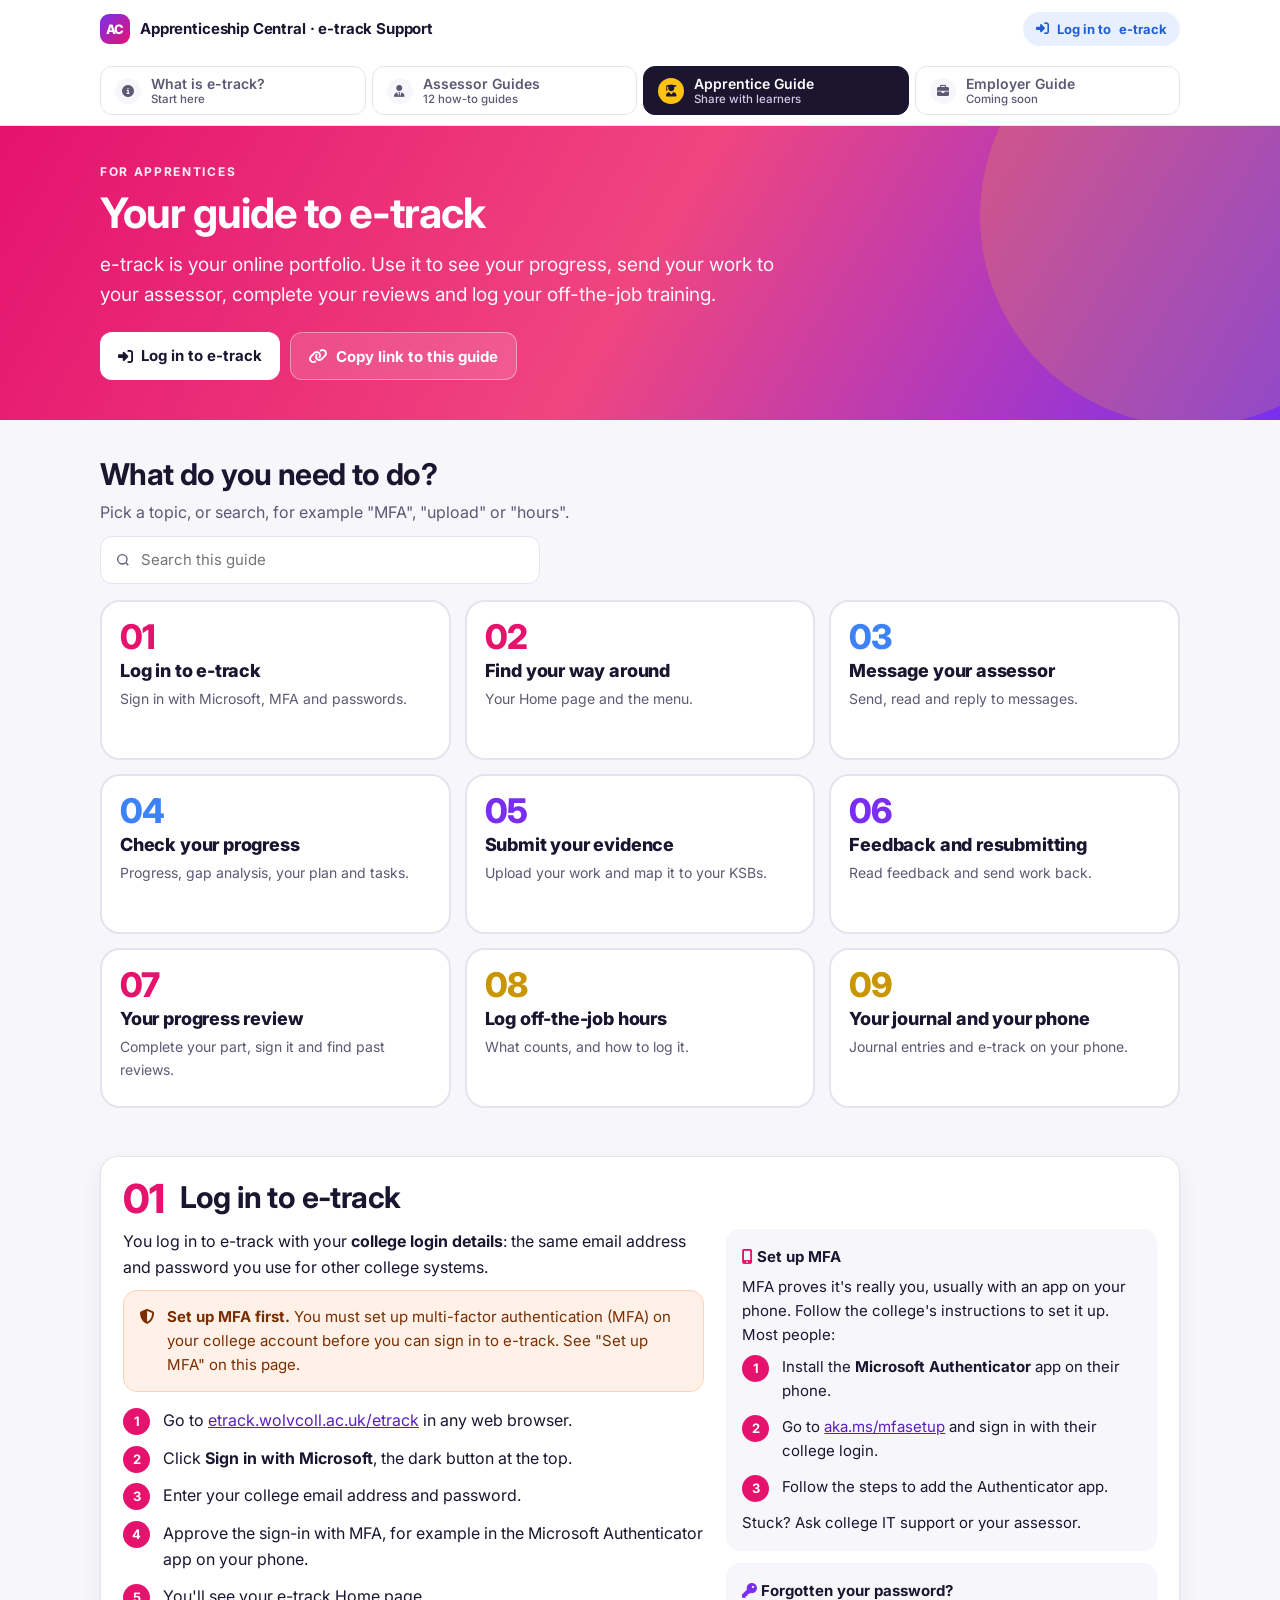
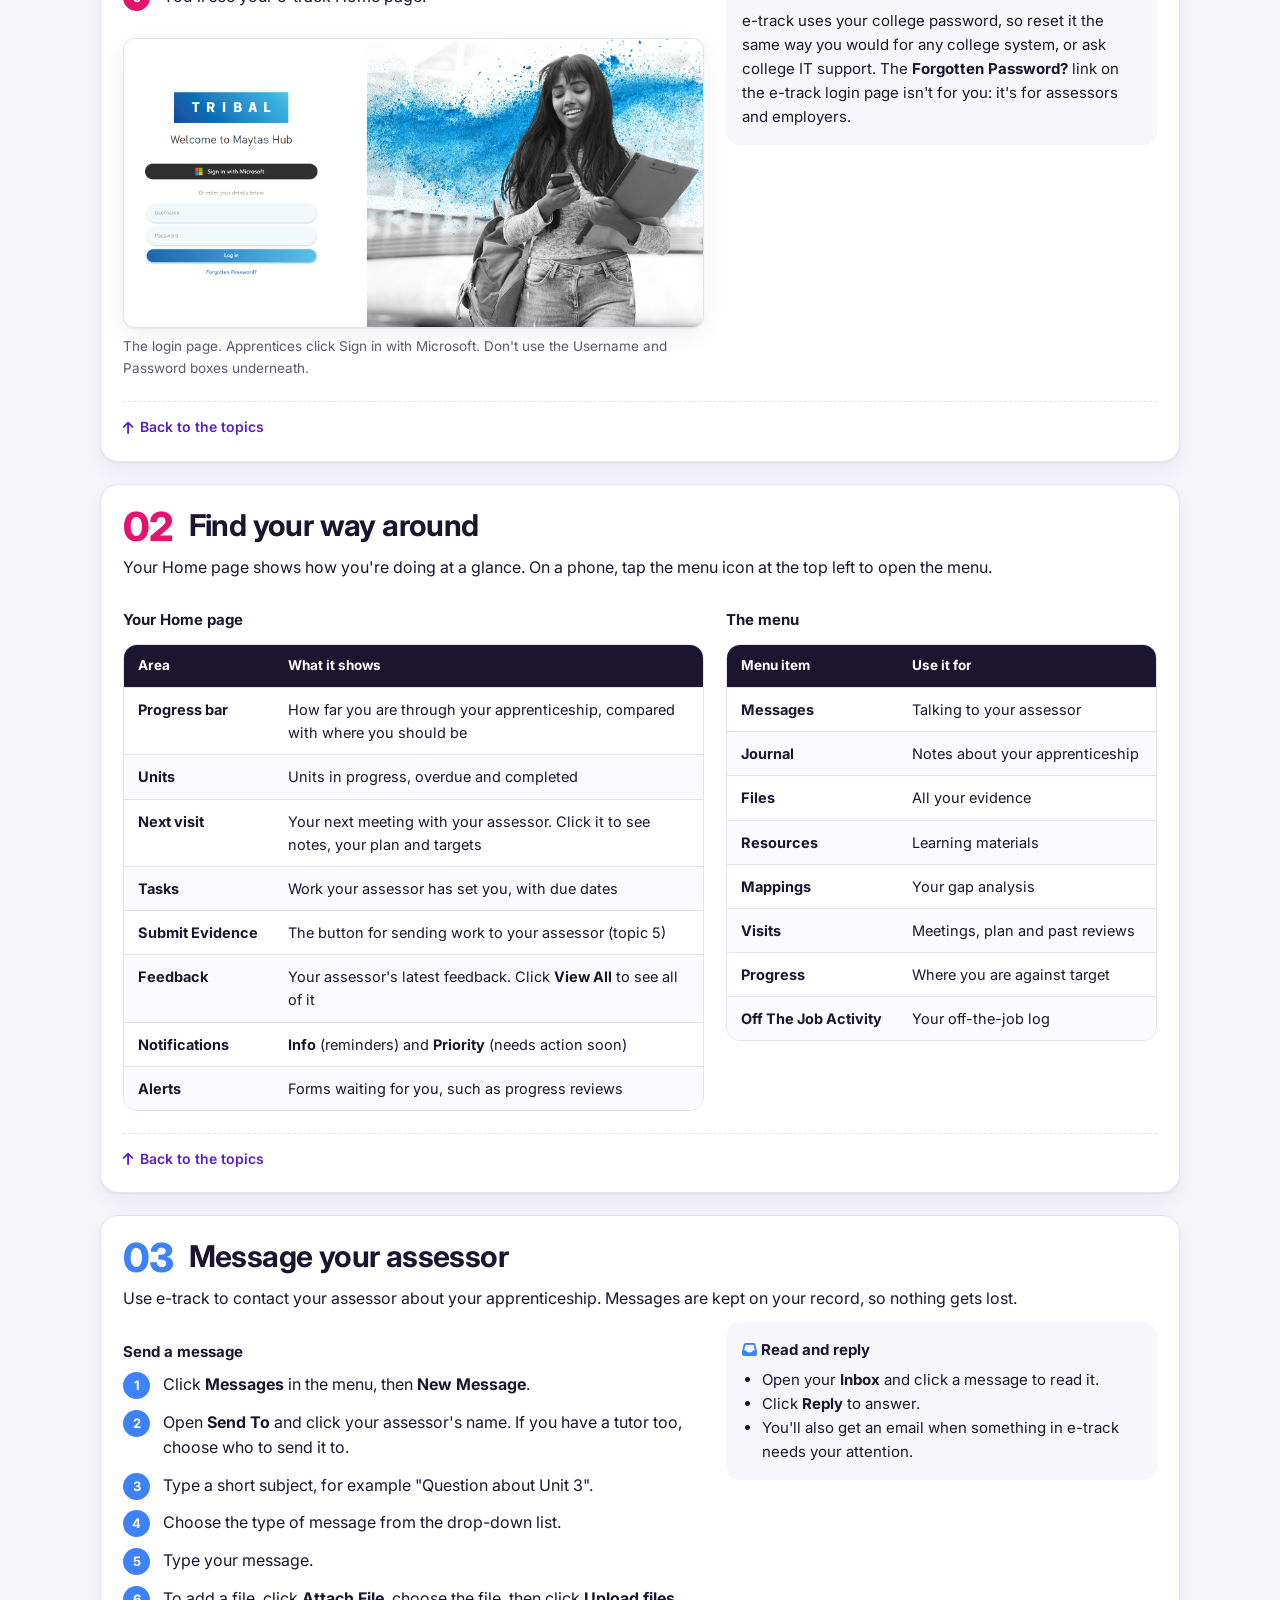
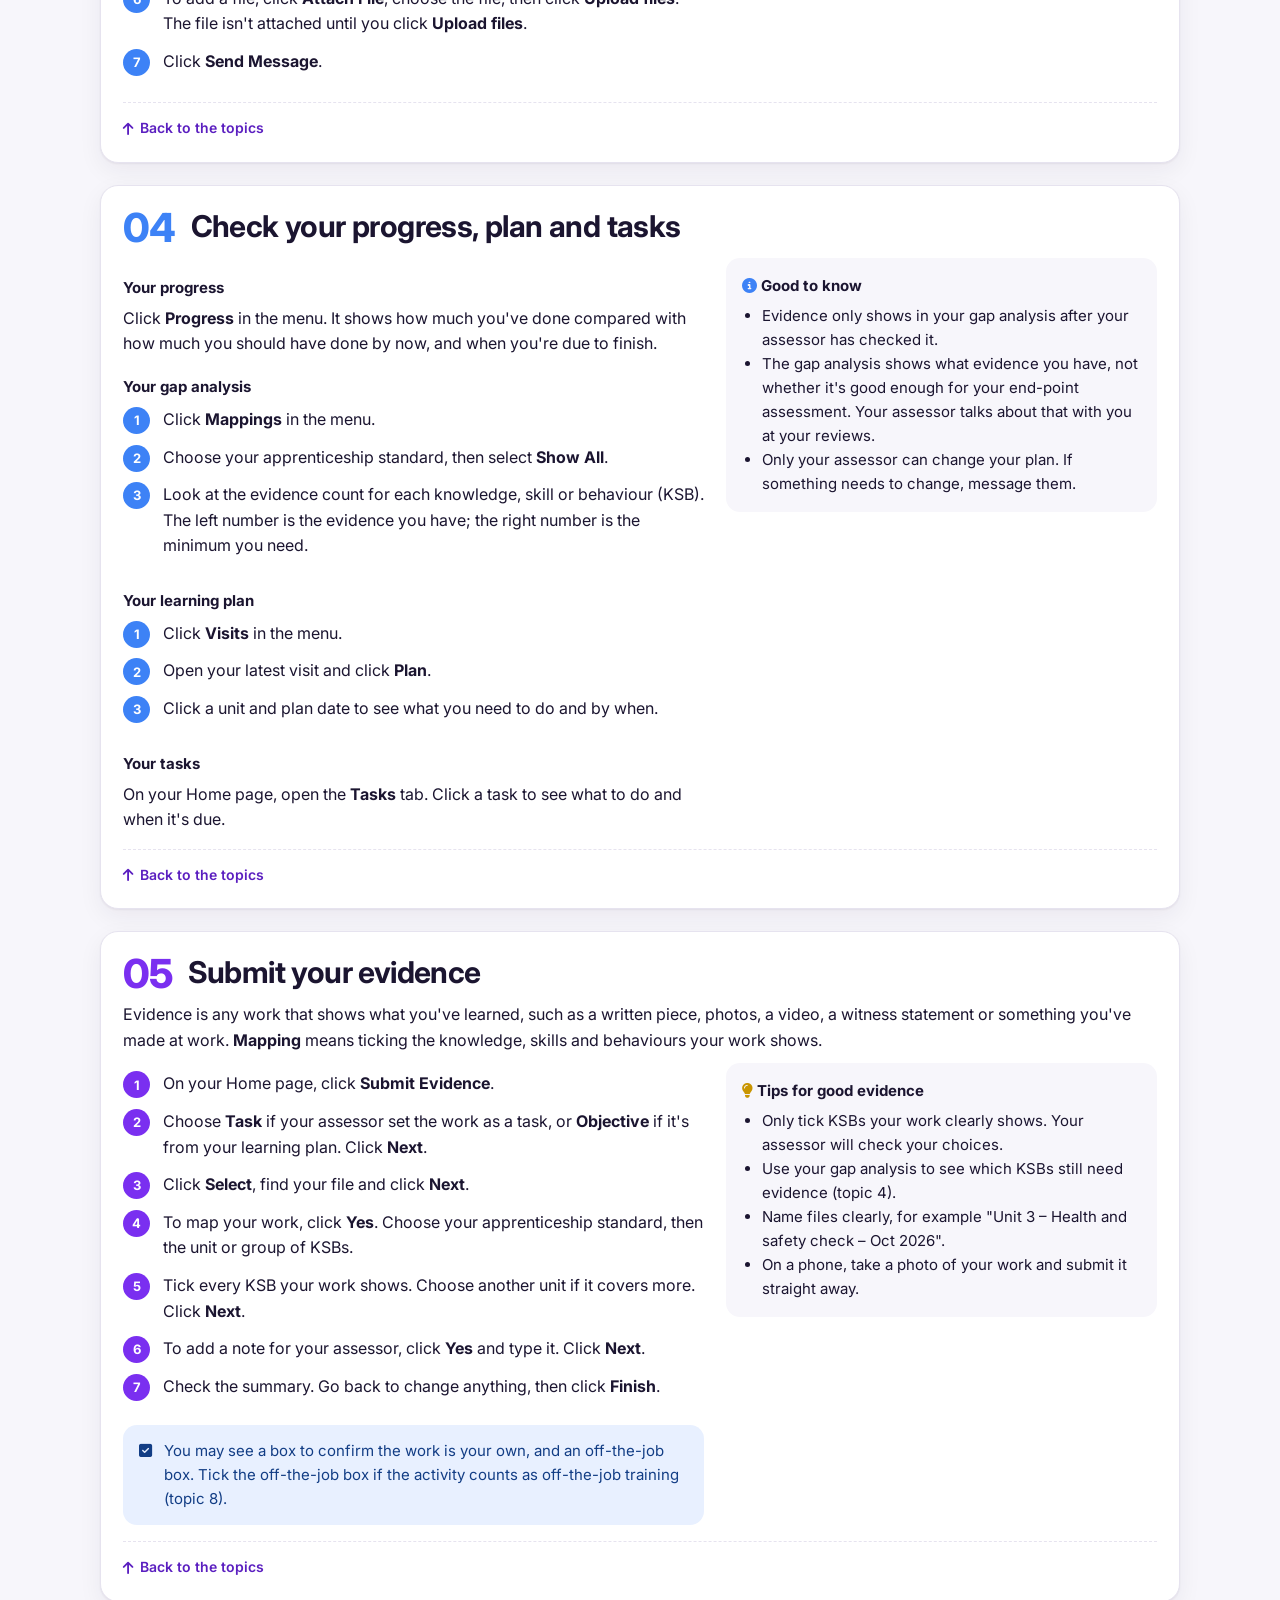
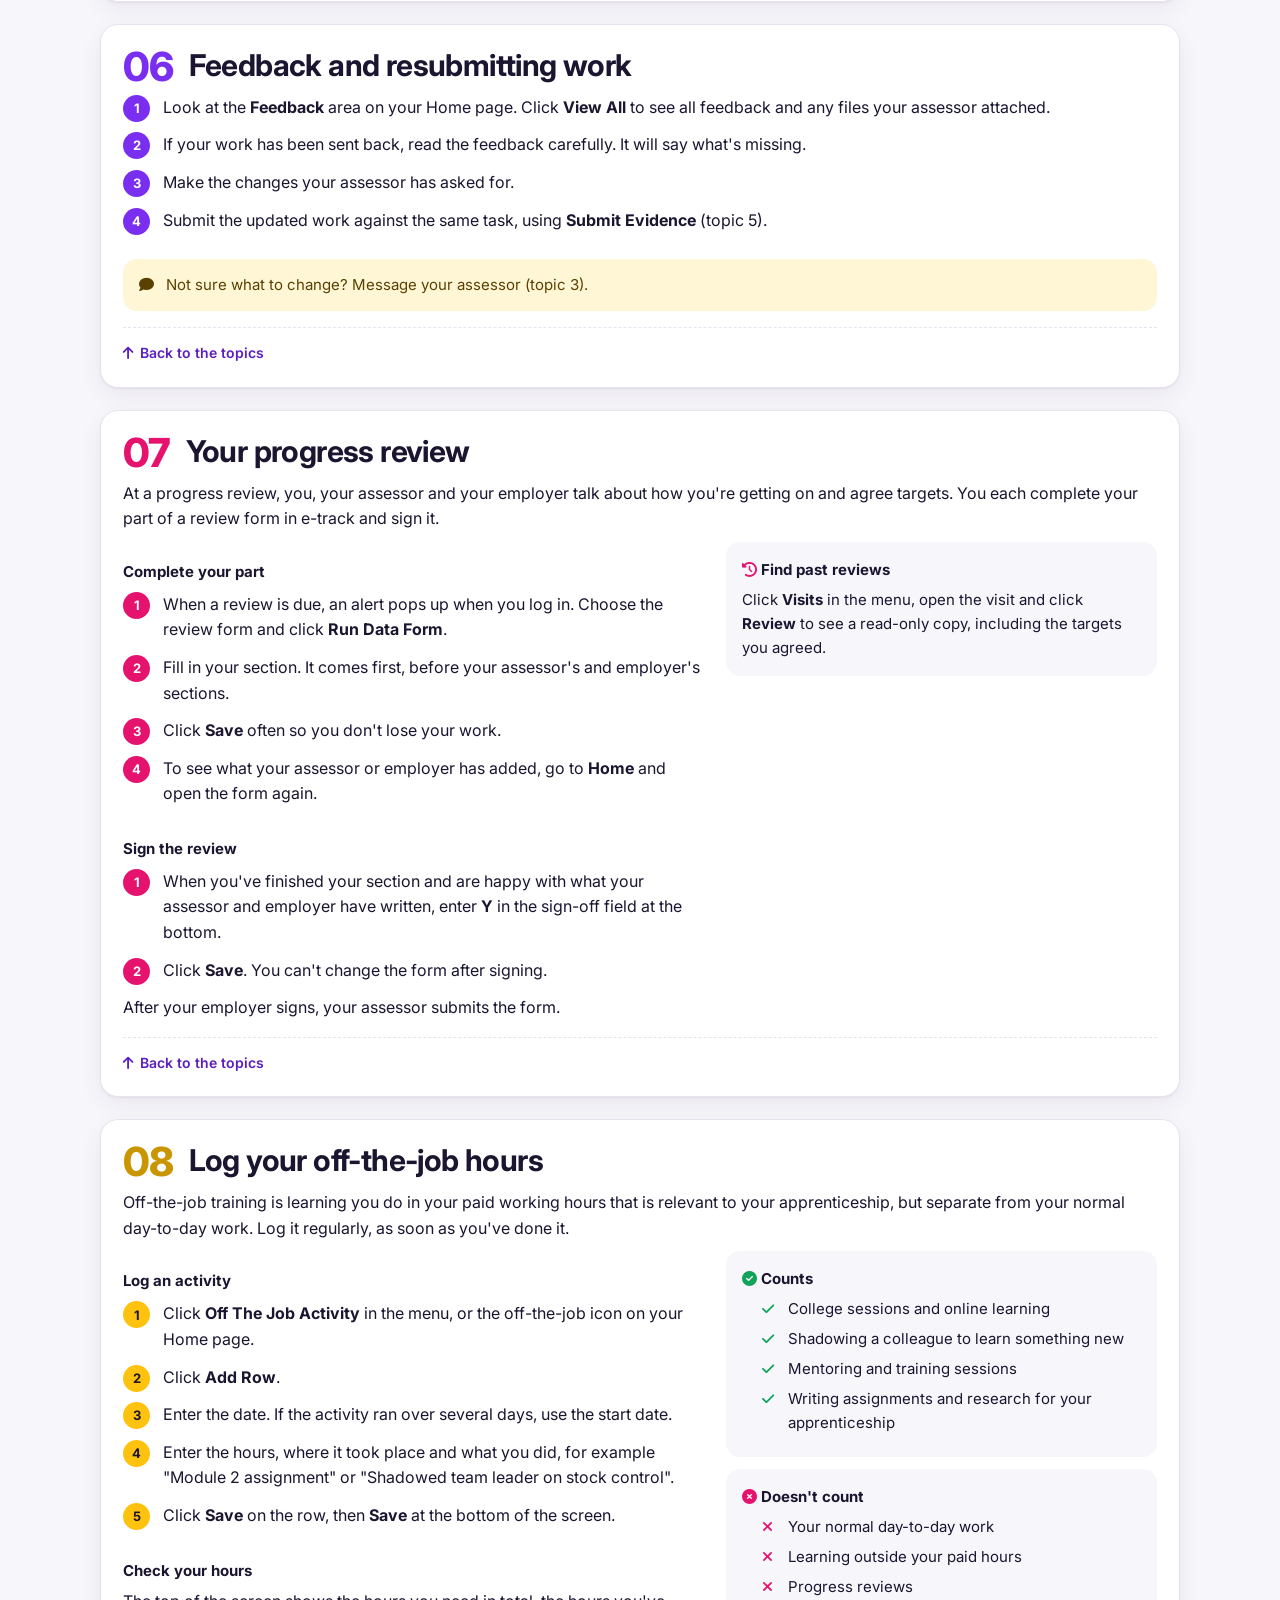
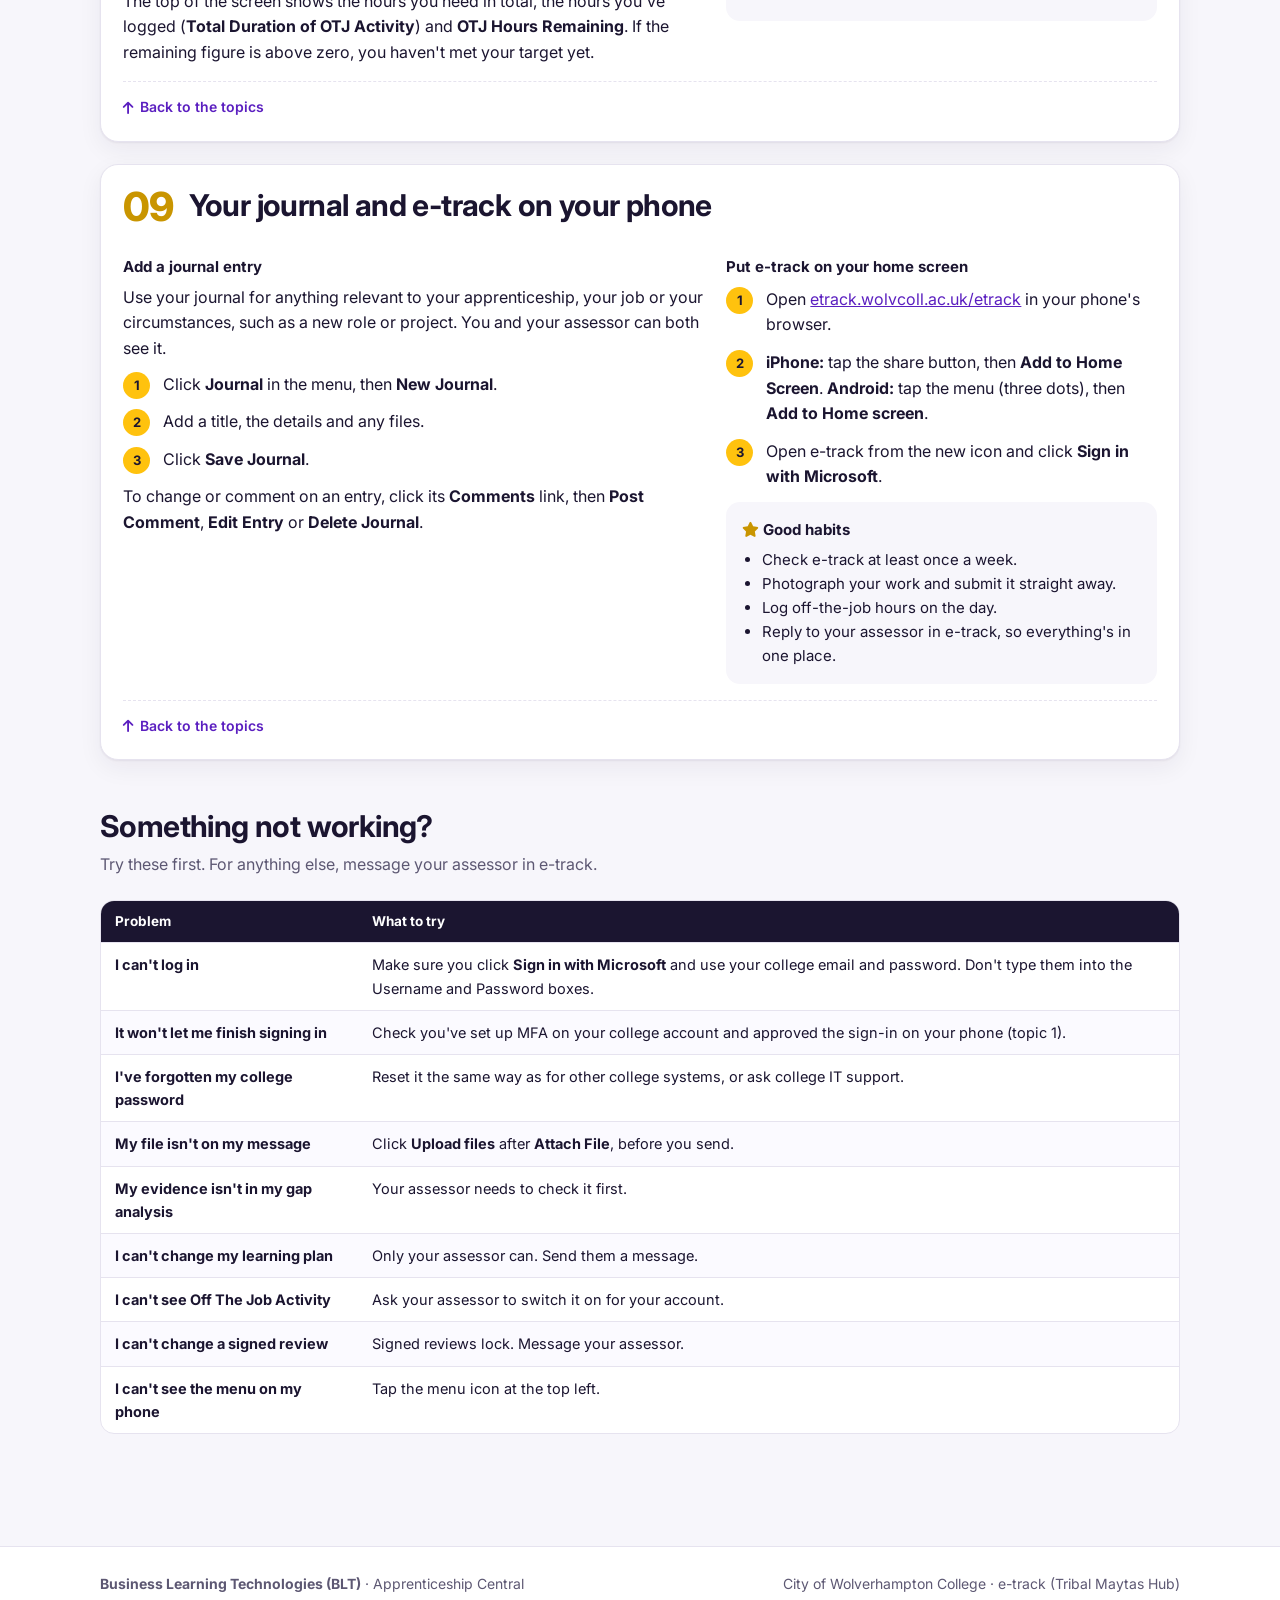
==== commit 3dde46e4: "Update login guidance for Microsoft single sign-on - New login page screenshot (Sign in with Microso" ====
--- a/apprentice-guide.html
+++ b/apprentice-guide.html
@@ -47,12 +47,12 @@
   <div class="wrap">
 
     <h2 id="board-title">What do you need to do?</h2>
-    <label for="guide-search" class="sub" style="display:block;margin-bottom:10px">Pick a topic, or search, for example "password", "upload" or "hours".</label>
+    <label for="guide-search" class="sub" style="display:block;margin-bottom:10px">Pick a topic, or search, for example "MFA", "upload" or "hours".</label>
     <input id="guide-search" class="search" type="search" placeholder="Search this guide" autocomplete="off">
     <p class="no-results">Nothing matches that search. Try a shorter word, or message your assessor.</p>
 
     <div class="board" id="board" style="margin-bottom:48px">
-      <a class="tile pink" href="#a01"><span class="tnum">01</span><span class="tname">Log in to e-track</span><span class="tdesc">First login, logging in and forgotten passwords.</span></a>
+      <a class="tile pink" href="#a01"><span class="tnum">01</span><span class="tname">Log in to e-track</span><span class="tdesc">Sign in with Microsoft, MFA and passwords.</span></a>
       <a class="tile pink" href="#a02"><span class="tnum">02</span><span class="tname">Find your way around</span><span class="tdesc">Your Home page and the menu.</span></a>
       <a class="tile blue" href="#a03"><span class="tnum">03</span><span class="tname">Message your assessor</span><span class="tdesc">Send, read and reply to messages.</span></a>
       <a class="tile blue" href="#a04"><span class="tnum">04</span><span class="tname">Check your progress</span><span class="tdesc">Progress, gap analysis, your plan and tasks.</span></a>
@@ -68,17 +68,20 @@
       <div class="task-head"><span class="big">01</span><div><h2>Log in to e-track</h2></div></div>
       <div class="task-cols">
         <div>
+          <p>You log in to e-track with your <strong>college login details</strong>: the same email address and password you use for other college systems.</p>
+          <div class="callout warn" style="margin:0 0 16px"><i class="fa-solid fa-shield-halved" aria-hidden="true"></i><p><strong>Set up MFA first.</strong> You must set up multi-factor authentication (MFA) on your college account before you can sign in to e-track. See "Set up MFA" on this page.</p></div>
           <ol class="steplist pink">
             <li>Go to <a href="https://etrack.wolvcoll.ac.uk/etrack/" target="_blank" rel="noopener">etrack.wolvcoll.ac.uk/etrack</a> in any web browser.</li>
-            <li>Enter your <span class="ui">Username</span> and <span class="ui">Password</span>.</li>
-            <li>Tick <span class="ui">Save Details</span> only if you're on your own device. Never tick it on a shared or public computer.</li>
-            <li>Click <span class="ui">Log in</span>. You'll see your Home page.</li>
-          </ol>
-          <figure class="shot narrow"><a class="zoom" href="assets/img/login.png"><img src="assets/img/login.png" alt="The e-track login page with Username, Password, Forgotten Password, Save Details and Log in" loading="lazy"></a><figcaption>The e-track login page.</figcaption></figure>
-        </div>
-        <div>
-          <div class="side-box"><h4><i class="fa-solid fa-user-plus" style="color:var(--pink)" aria-hidden="true"></i> Your first login</h4><p>Your assessor will help you log in for the first time at your induction. If you haven't got your username or password, message or ask your assessor.</p></div>
-          <div class="side-box"><h4><i class="fa-solid fa-key" style="color:var(--purple)" aria-hidden="true"></i> Forgotten your password?</h4><ol class="steplist purple" style="margin-top:4px"><li>Click <span class="ui">Forgotten Password?</span> under the password box.</li><li>Enter your username and email address.</li><li>Open the email from e-track and follow the link to set a new password.</li></ol><p>Use a password of at least 10 characters, with a capital letter, a small letter, a number and a symbol such as ! or #.</p></div>
+            <li>Click <span class="ui">Sign in with Microsoft</span>, the dark button at the top.</li>
+            <li>Enter your college email address and password.</li>
+            <li>Approve the sign-in with MFA, for example in the Microsoft Authenticator app on your phone.</li>
+            <li>You'll see your e-track Home page.</li>
+          </ol>
+          <figure class="shot"><a class="zoom" href="assets/img/login.png"><img src="assets/img/login.png" alt="The Maytas Hub login page with a Sign in with Microsoft button at the top" loading="lazy"></a><figcaption>The login page. Apprentices click Sign in with Microsoft. Don't use the Username and Password boxes underneath.</figcaption></figure>
+        </div>
+        <div>
+          <div class="side-box"><h4><i class="fa-solid fa-mobile-screen-button" style="color:var(--pink)" aria-hidden="true"></i> Set up MFA</h4><p>MFA proves it's really you, usually with an app on your phone. Follow the college's instructions to set it up. Most people:</p><ol class="steplist pink" style="margin-top:4px"><li>Install the <strong>Microsoft Authenticator</strong> app on their phone.</li><li>Go to <a href="https://aka.ms/mfasetup" target="_blank" rel="noopener">aka.ms/mfasetup</a> and sign in with their college login.</li><li>Follow the steps to add the Authenticator app.</li></ol><p>Stuck? Ask college IT support or your assessor.</p></div>
+          <div class="side-box"><h4><i class="fa-solid fa-key" style="color:var(--purple)" aria-hidden="true"></i> Forgotten your password?</h4><p>e-track uses your college password, so reset it the same way you would for any college system, or ask college IT support. The <span class="ui">Forgotten Password?</span> link on the e-track login page isn't for you: it's for assessors and employers.</p></div>
         </div>
       </div>
       <div class="guide-foot"><a class="back-top" href="#board"><i class="fa-solid fa-arrow-up" aria-hidden="true"></i> Back to the topics</a></div>
@@ -286,7 +289,7 @@
           <ol class="steplist yellow">
             <li>Open <a href="https://etrack.wolvcoll.ac.uk/etrack/" target="_blank" rel="noopener">etrack.wolvcoll.ac.uk/etrack</a> in your phone's browser.</li>
             <li><strong>iPhone:</strong> tap the share button, then <span class="ui">Add to Home Screen</span>. <strong>Android:</strong> tap the menu (three dots), then <span class="ui">Add to Home screen</span>.</li>
-            <li>Open e-track from the new icon and log in.</li>
+            <li>Open e-track from the new icon and click <span class="ui">Sign in with Microsoft</span>.</li>
           </ol>
           <div class="side-box"><h4><i class="fa-solid fa-star" style="color:#c99500" aria-hidden="true"></i> Good habits</h4><ul><li>Check e-track at least once a week.</li><li>Photograph your work and submit it straight away.</li><li>Log off-the-job hours on the day.</li><li>Reply to your assessor in e-track, so everything's in one place.</li></ul></div>
         </div>
@@ -300,8 +303,9 @@
       <div class="table-wrap"><table class="data wrap1">
         <thead><tr><th>Problem</th><th>What to try</th></tr></thead>
         <tbody>
-          <tr><td>I can't log in</td><td>Use <span class="ui">Forgotten Password?</span> on the login page. If that doesn't work, ask your assessor.</td></tr>
-          <tr><td>The password email hasn't arrived</td><td>Check your junk folder, and check it's the email address you gave when you enrolled.</td></tr>
+          <tr><td>I can't log in</td><td>Make sure you click <span class="ui">Sign in with Microsoft</span> and use your college email and password. Don't type them into the Username and Password boxes.</td></tr>
+          <tr><td>It won't let me finish signing in</td><td>Check you've set up MFA on your college account and approved the sign-in on your phone (topic 1).</td></tr>
+          <tr><td>I've forgotten my college password</td><td>Reset it the same way as for other college systems, or ask college IT support.</td></tr>
           <tr><td>My file isn't on my message</td><td>Click <span class="ui">Upload files</span> after <span class="ui">Attach File</span>, before you send.</td></tr>
           <tr><td>My evidence isn't in my gap analysis</td><td>Your assessor needs to check it first.</td></tr>
           <tr><td>I can't change my learning plan</td><td>Only your assessor can. Send them a message.</td></tr>
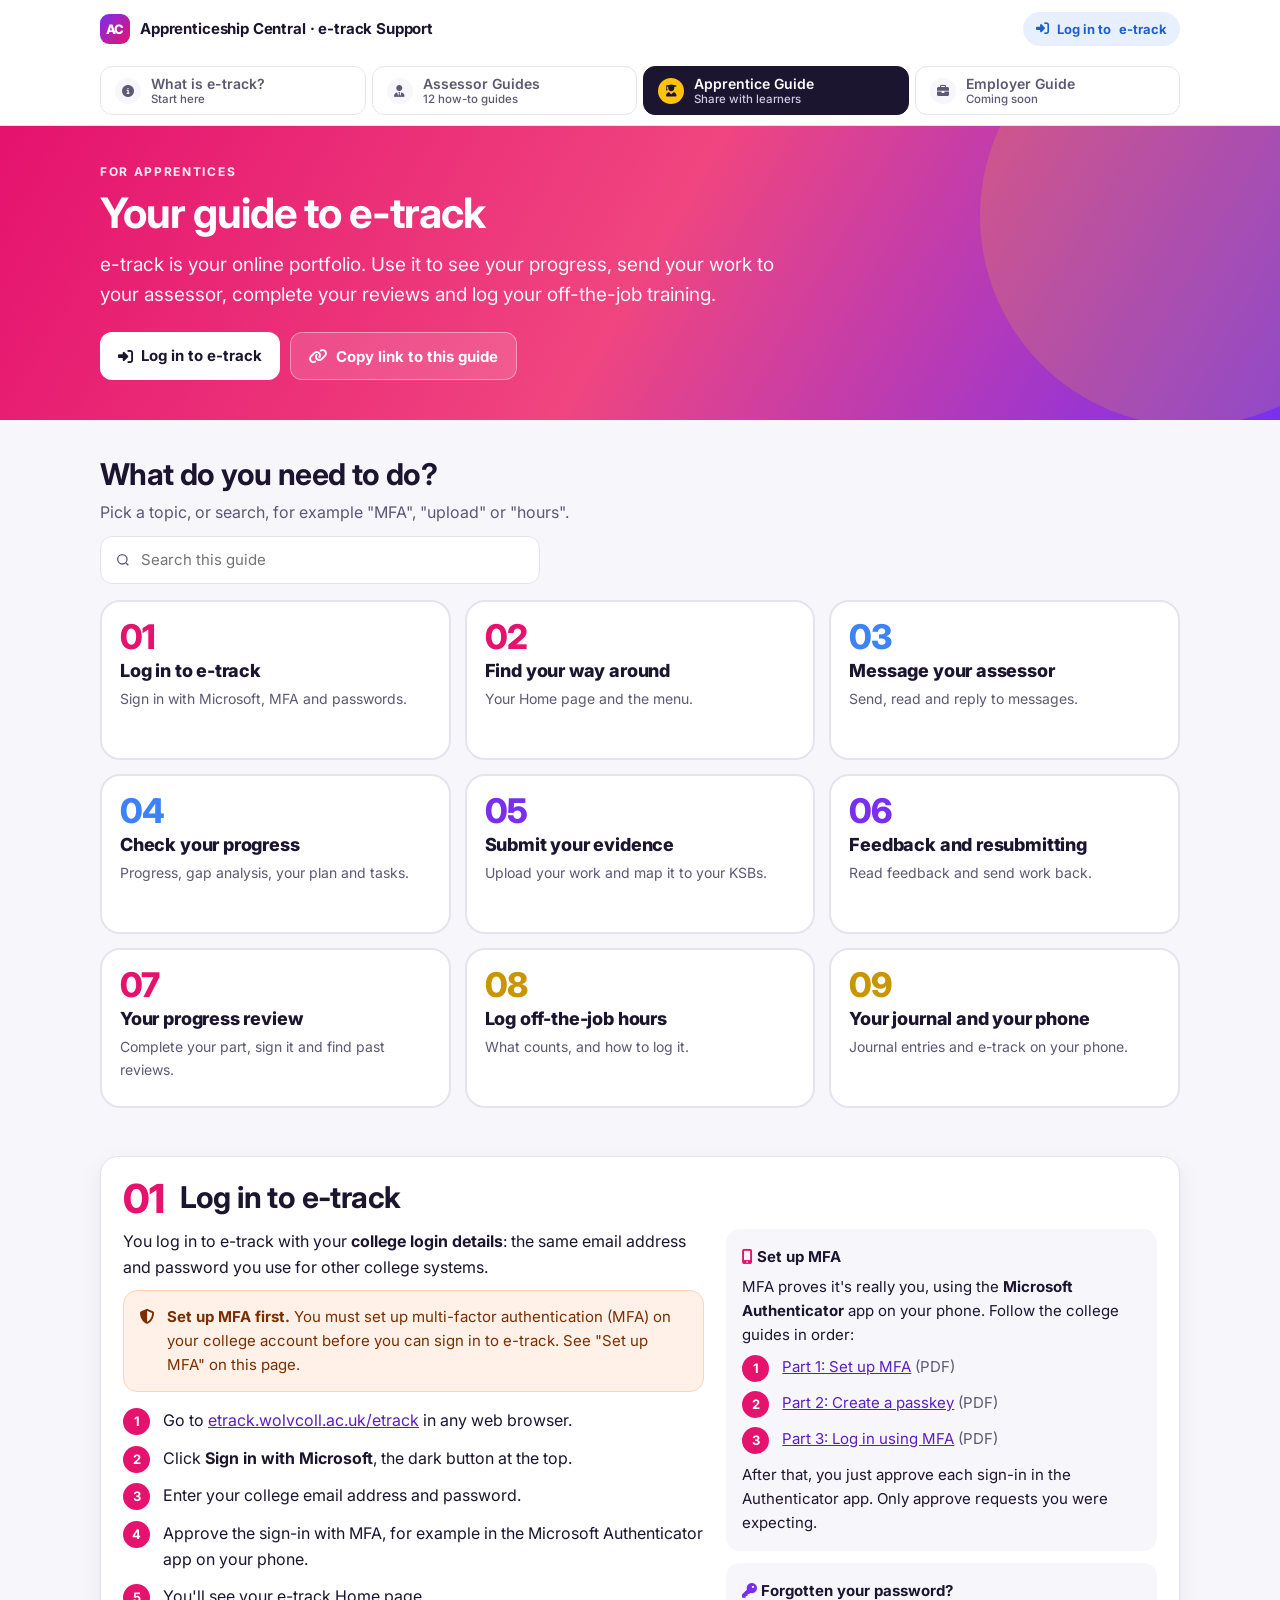
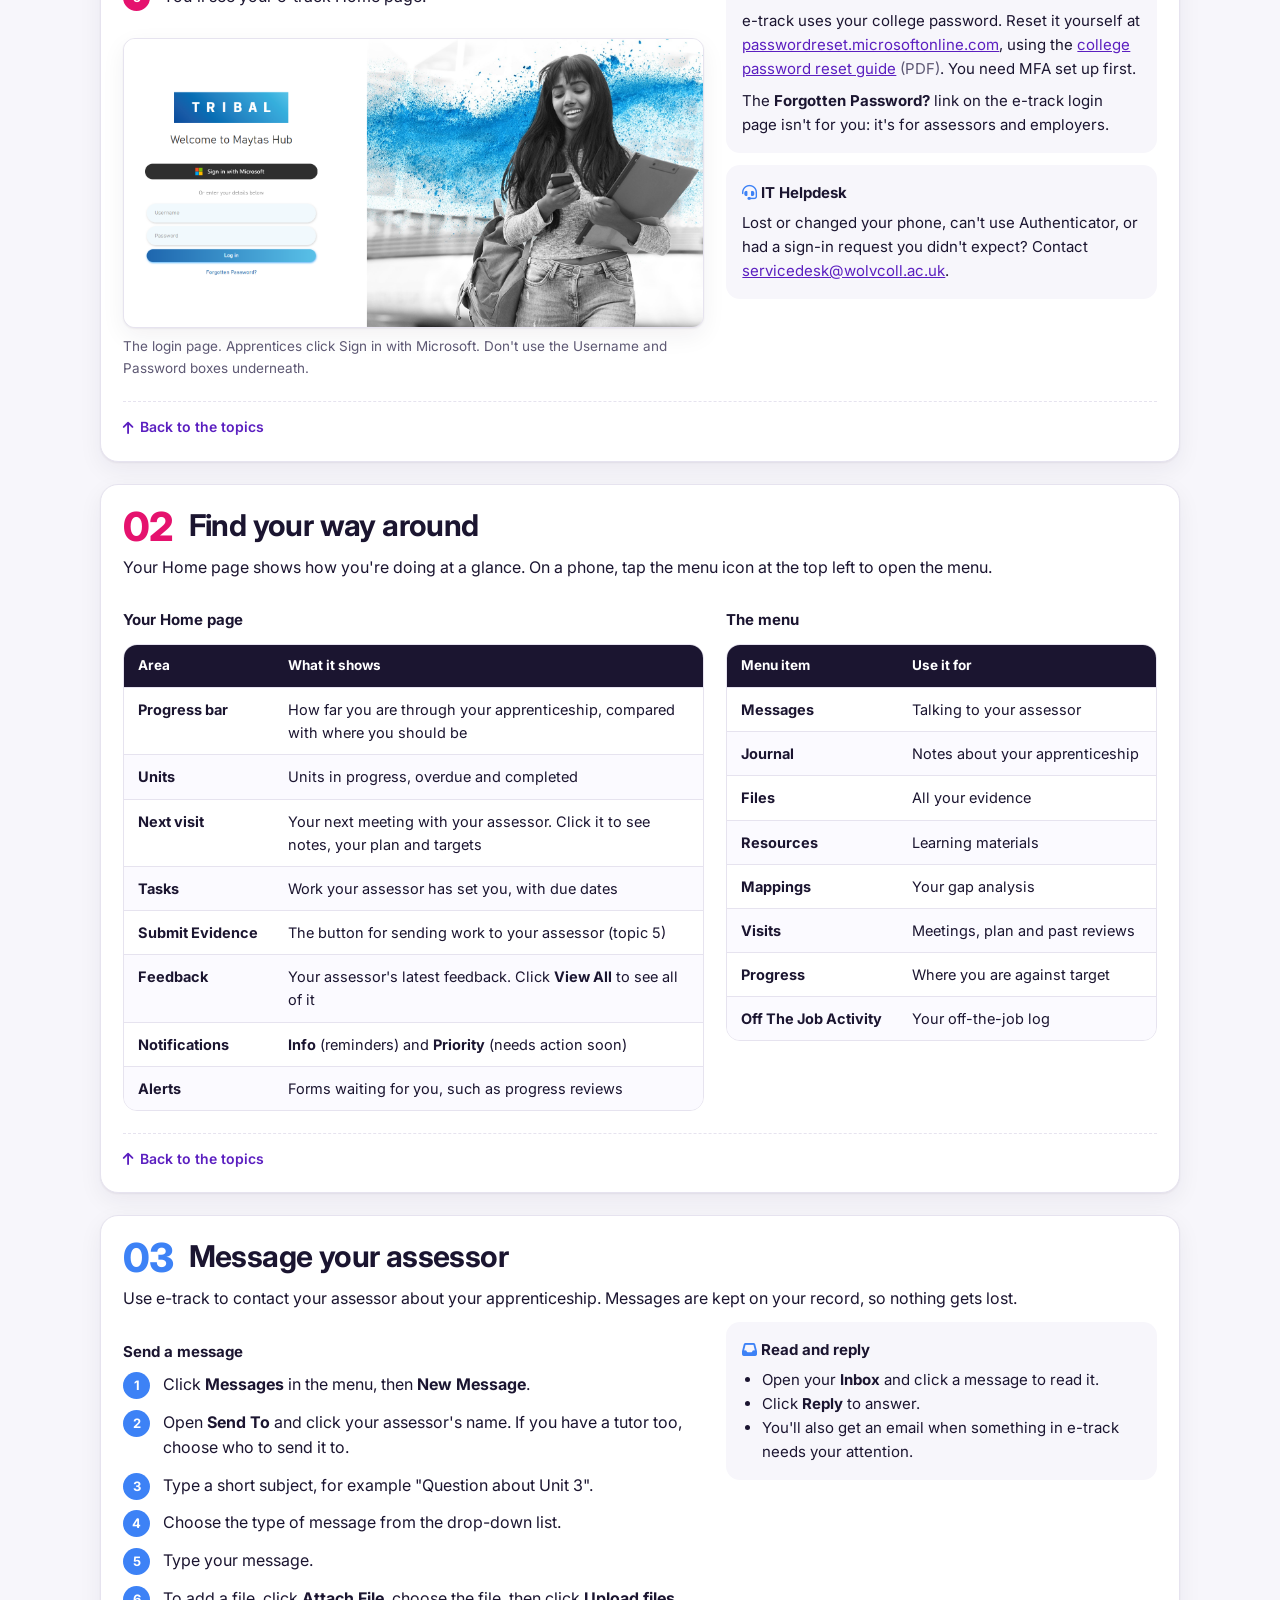
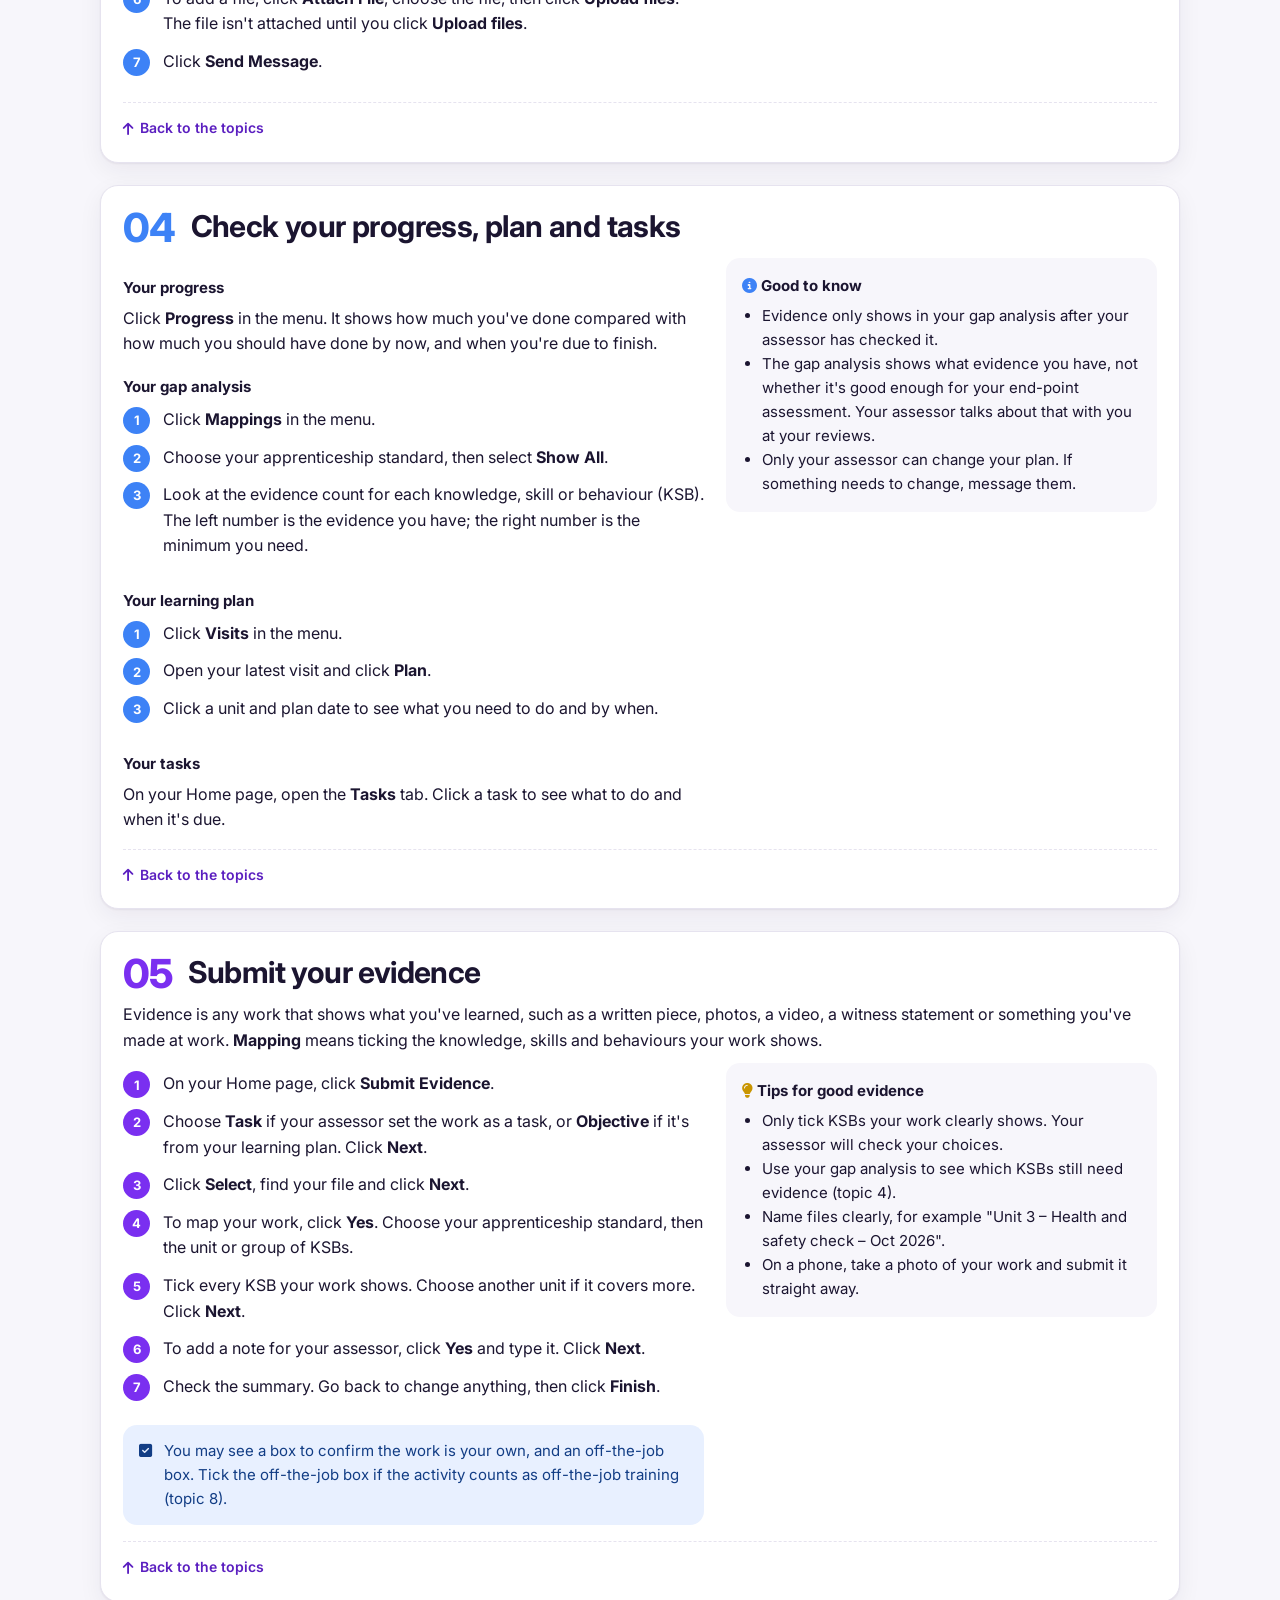
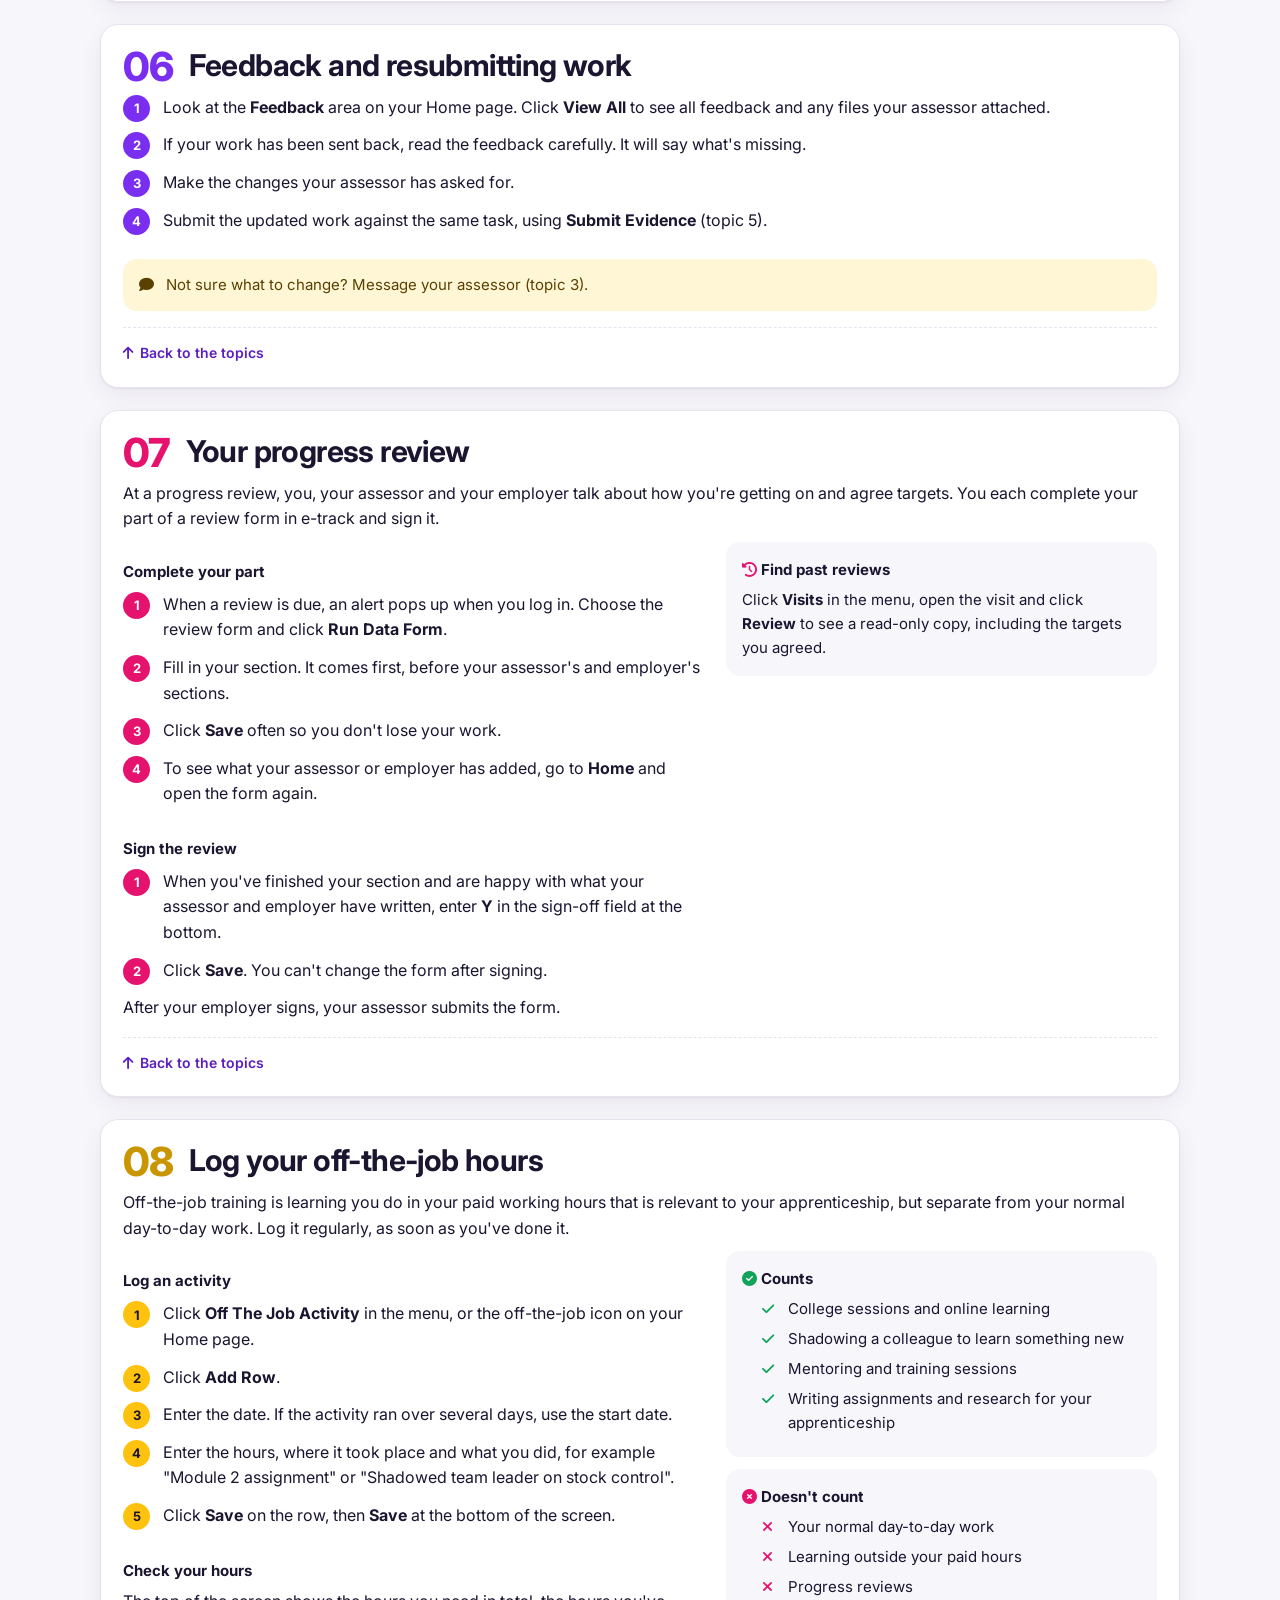
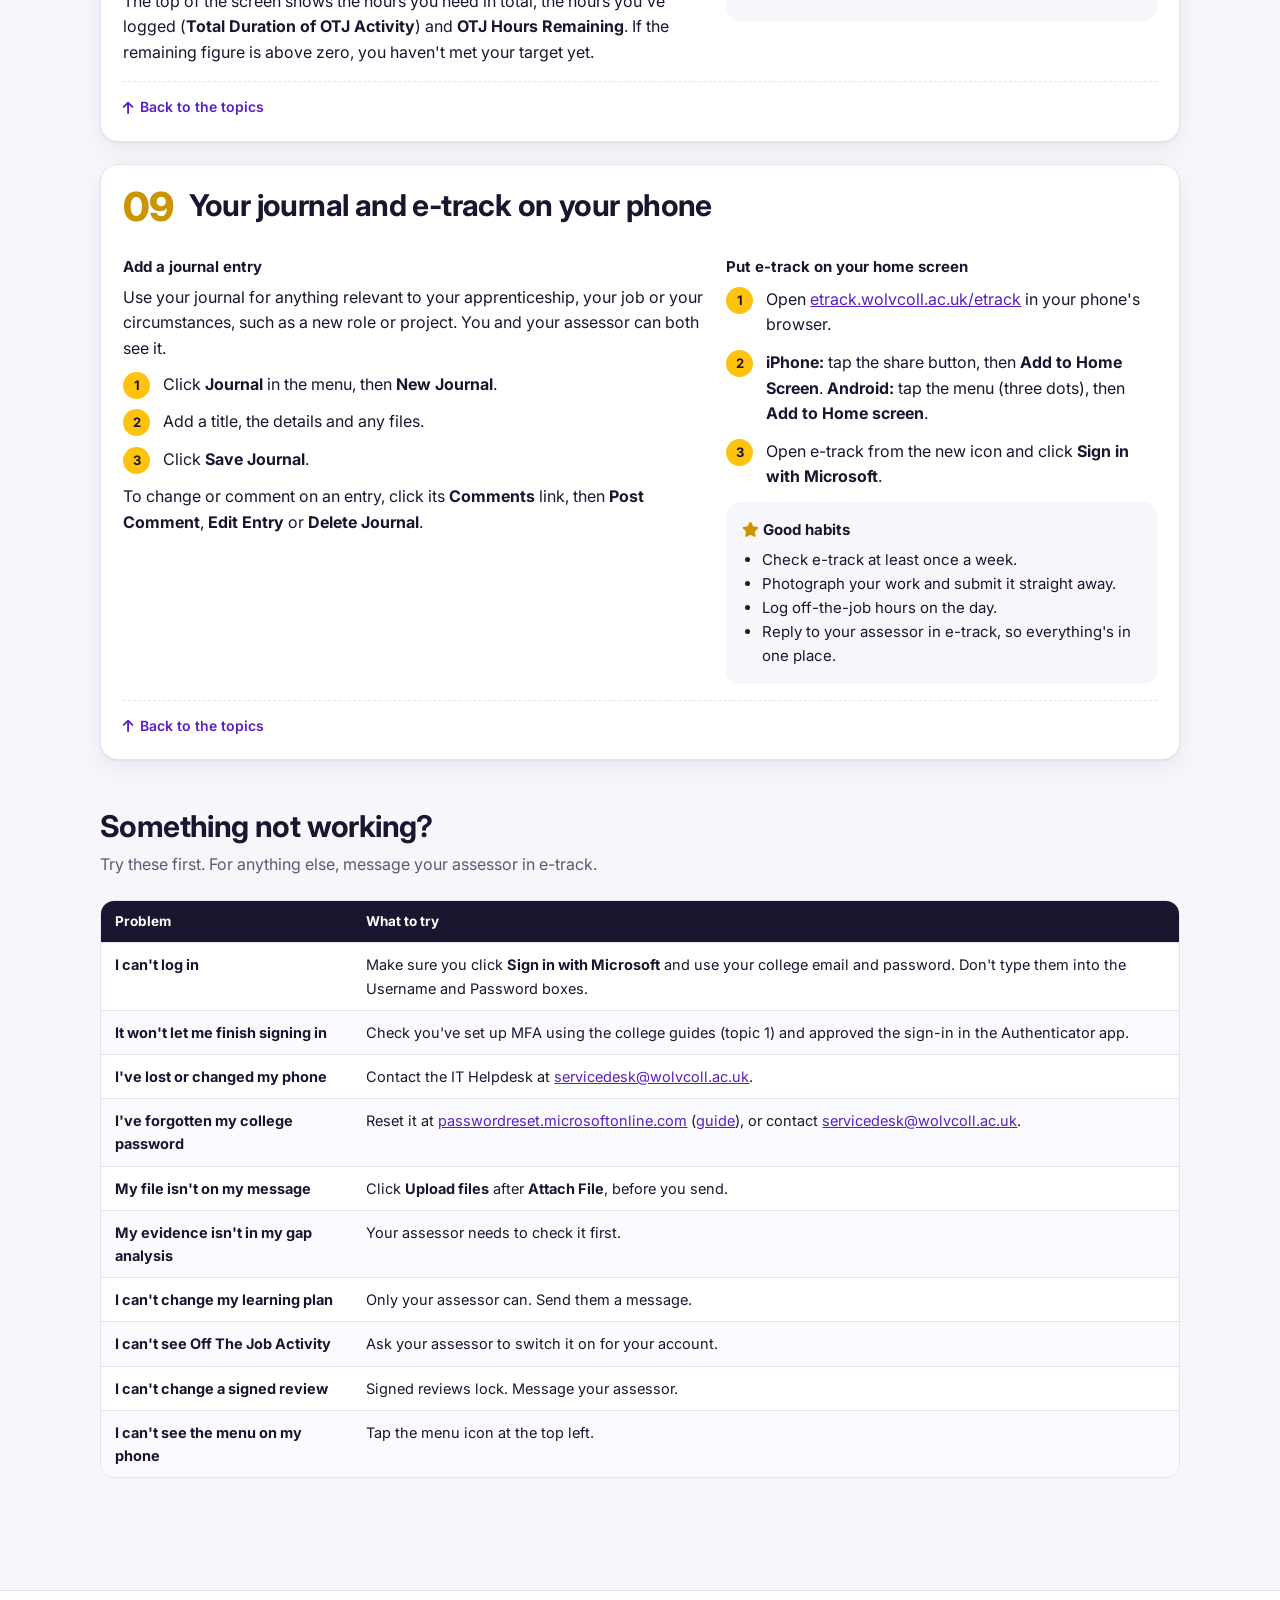
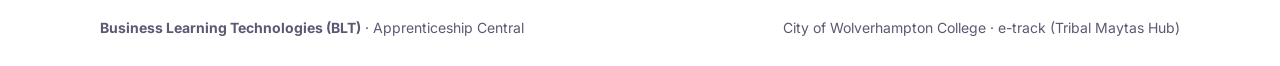
==== commit 214b19e0: "Link the college MFA and password reset guides - Apprentice Guide: MFA setup now follows the college" ====
--- a/apprentice-guide.html
+++ b/apprentice-guide.html
@@ -80,8 +80,9 @@
           <figure class="shot"><a class="zoom" href="assets/img/login.png"><img src="assets/img/login.png" alt="The Maytas Hub login page with a Sign in with Microsoft button at the top" loading="lazy"></a><figcaption>The login page. Apprentices click Sign in with Microsoft. Don't use the Username and Password boxes underneath.</figcaption></figure>
         </div>
         <div>
-          <div class="side-box"><h4><i class="fa-solid fa-mobile-screen-button" style="color:var(--pink)" aria-hidden="true"></i> Set up MFA</h4><p>MFA proves it's really you, usually with an app on your phone. Follow the college's instructions to set it up. Most people:</p><ol class="steplist pink" style="margin-top:4px"><li>Install the <strong>Microsoft Authenticator</strong> app on their phone.</li><li>Go to <a href="https://aka.ms/mfasetup" target="_blank" rel="noopener">aka.ms/mfasetup</a> and sign in with their college login.</li><li>Follow the steps to add the Authenticator app.</li></ol><p>Stuck? Ask college IT support or your assessor.</p></div>
-          <div class="side-box"><h4><i class="fa-solid fa-key" style="color:var(--purple)" aria-hidden="true"></i> Forgotten your password?</h4><p>e-track uses your college password, so reset it the same way you would for any college system, or ask college IT support. The <span class="ui">Forgotten Password?</span> link on the e-track login page isn't for you: it's for assessors and employers.</p></div>
+          <div class="side-box"><h4><i class="fa-solid fa-mobile-screen-button" style="color:var(--pink)" aria-hidden="true"></i> Set up MFA</h4><p>MFA proves it's really you, using the <strong>Microsoft Authenticator</strong> app on your phone. Follow the college guides in order:</p><ol class="steplist pink" style="margin-top:4px"><li><a href="https://www.wolvcoll.ac.uk/wp-content/uploads/2025/02/SSPR-MFA-setup-guide-part-a-v1-5-1.pdf" target="_blank" rel="noopener">Part 1: Set up MFA</a> <span style="color:var(--muted)">(PDF)</span></li><li><a href="https://www.wolvcoll.ac.uk/wp-content/uploads/2025/02/Creating-a-Passkey.pdf" target="_blank" rel="noopener">Part 2: Create a passkey</a> <span style="color:var(--muted)">(PDF)</span></li><li><a href="https://www.wolvcoll.ac.uk/wp-content/uploads/2025/02/Creating-a-passkey-Part-C.pdf" target="_blank" rel="noopener">Part 3: Log in using MFA</a> <span style="color:var(--muted)">(PDF)</span></li></ol><p>After that, you just approve each sign-in in the Authenticator app. Only approve requests you were expecting.</p></div>
+          <div class="side-box"><h4><i class="fa-solid fa-key" style="color:var(--purple)" aria-hidden="true"></i> Forgotten your password?</h4><p>e-track uses your college password. Reset it yourself at <a href="https://passwordreset.microsoftonline.com/" target="_blank" rel="noopener">passwordreset.microsoftonline.com</a>, using the <a href="https://www.wolvcoll.ac.uk/wp-content/uploads/2025/02/SSPR-Self-service-password-reset-guide-v1.3-3.pdf" target="_blank" rel="noopener">college password reset guide</a> <span style="color:var(--muted)">(PDF)</span>. You need MFA set up first.</p><p>The <span class="ui">Forgotten Password?</span> link on the e-track login page isn't for you: it's for assessors and employers.</p></div>
+          <div class="side-box"><h4><i class="fa-solid fa-headset" style="color:var(--blue)" aria-hidden="true"></i> IT Helpdesk</h4><p>Lost or changed your phone, can't use Authenticator, or had a sign-in request you didn't expect? Contact <a href="mailto:servicedesk@wolvcoll.ac.uk">servicedesk@wolvcoll.ac.uk</a>.</p></div>
         </div>
       </div>
       <div class="guide-foot"><a class="back-top" href="#board"><i class="fa-solid fa-arrow-up" aria-hidden="true"></i> Back to the topics</a></div>
@@ -304,8 +305,9 @@
         <thead><tr><th>Problem</th><th>What to try</th></tr></thead>
         <tbody>
           <tr><td>I can't log in</td><td>Make sure you click <span class="ui">Sign in with Microsoft</span> and use your college email and password. Don't type them into the Username and Password boxes.</td></tr>
-          <tr><td>It won't let me finish signing in</td><td>Check you've set up MFA on your college account and approved the sign-in on your phone (topic 1).</td></tr>
-          <tr><td>I've forgotten my college password</td><td>Reset it the same way as for other college systems, or ask college IT support.</td></tr>
+          <tr><td>It won't let me finish signing in</td><td>Check you've set up MFA using the college guides (topic 1) and approved the sign-in in the Authenticator app.</td></tr>
+          <tr><td>I've lost or changed my phone</td><td>Contact the IT Helpdesk at <a href="mailto:servicedesk@wolvcoll.ac.uk">servicedesk@wolvcoll.ac.uk</a>.</td></tr>
+          <tr><td>I've forgotten my college password</td><td>Reset it at <a href="https://passwordreset.microsoftonline.com/" target="_blank" rel="noopener">passwordreset.microsoftonline.com</a> (<a href="https://www.wolvcoll.ac.uk/wp-content/uploads/2025/02/SSPR-Self-service-password-reset-guide-v1.3-3.pdf" target="_blank" rel="noopener">guide</a>), or contact <a href="mailto:servicedesk@wolvcoll.ac.uk">servicedesk@wolvcoll.ac.uk</a>.</td></tr>
           <tr><td>My file isn't on my message</td><td>Click <span class="ui">Upload files</span> after <span class="ui">Attach File</span>, before you send.</td></tr>
           <tr><td>My evidence isn't in my gap analysis</td><td>Your assessor needs to check it first.</td></tr>
           <tr><td>I can't change my learning plan</td><td>Only your assessor can. Send them a message.</td></tr>
